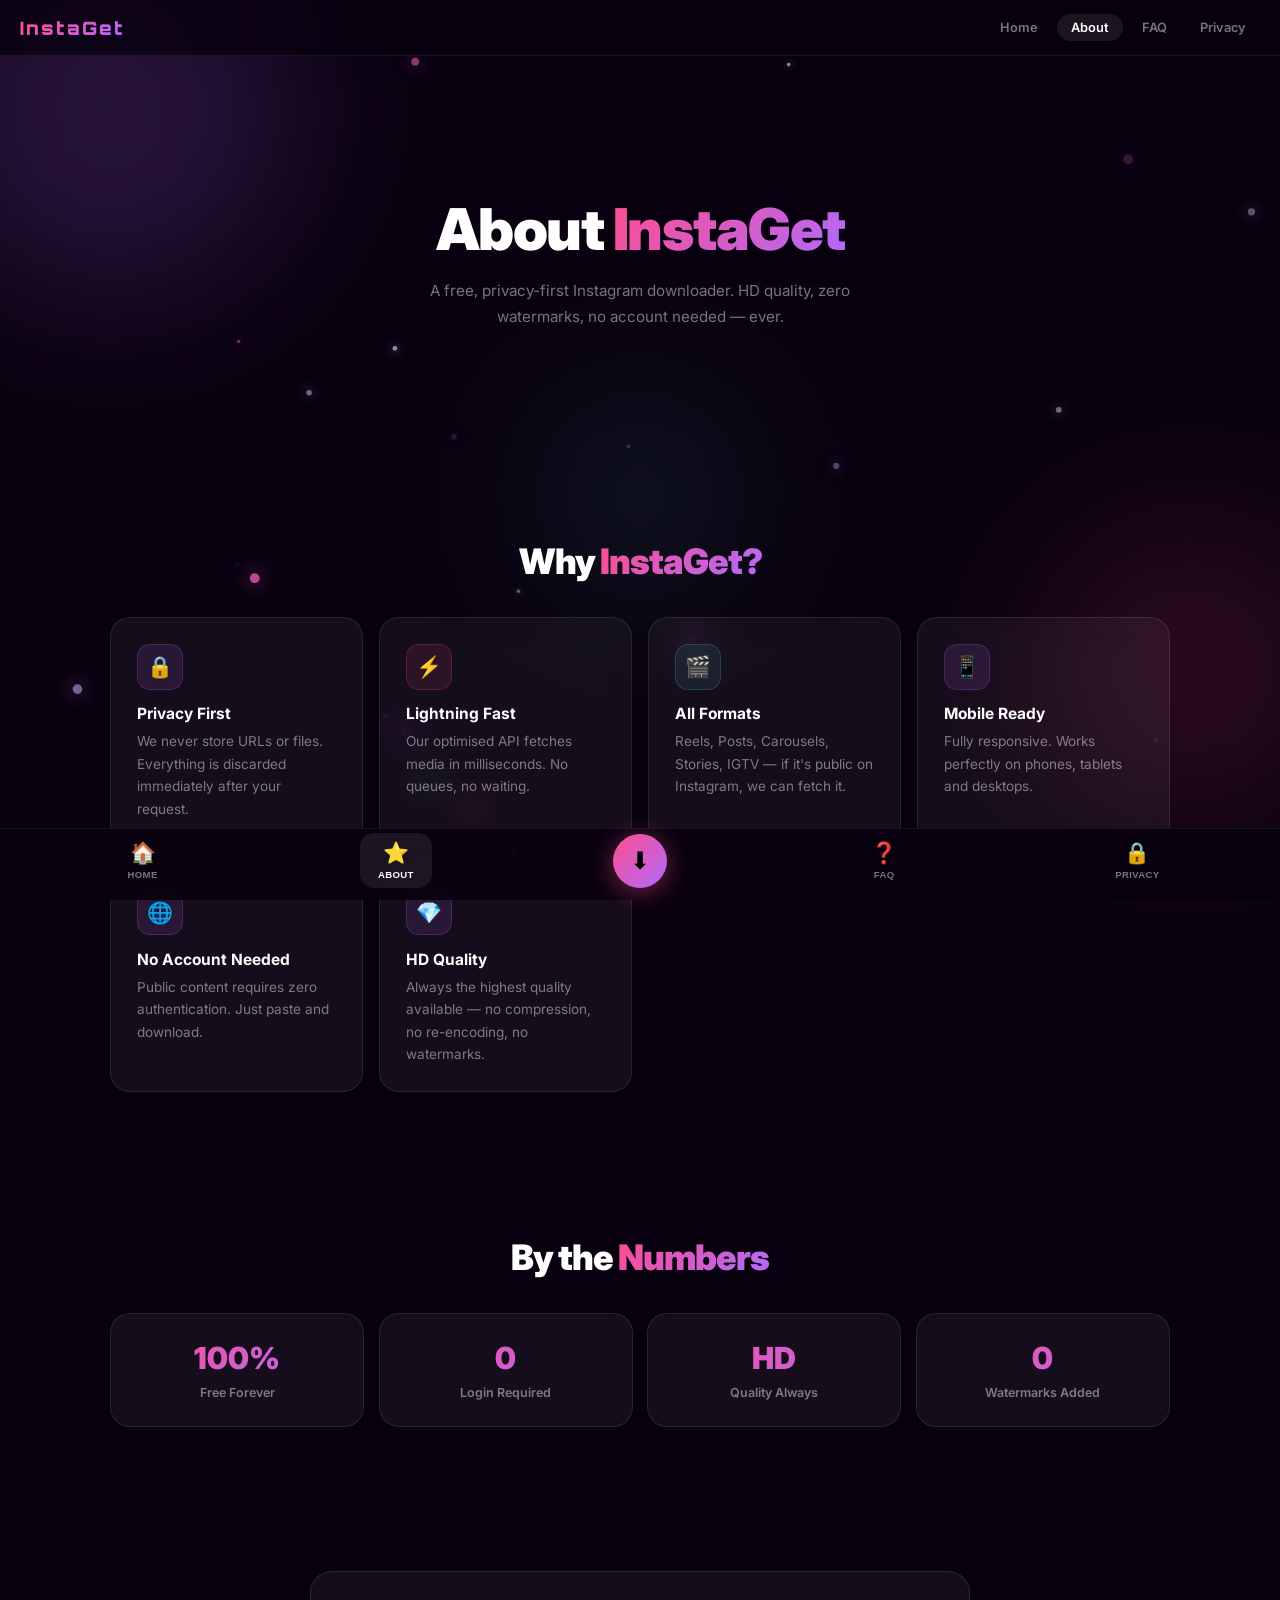
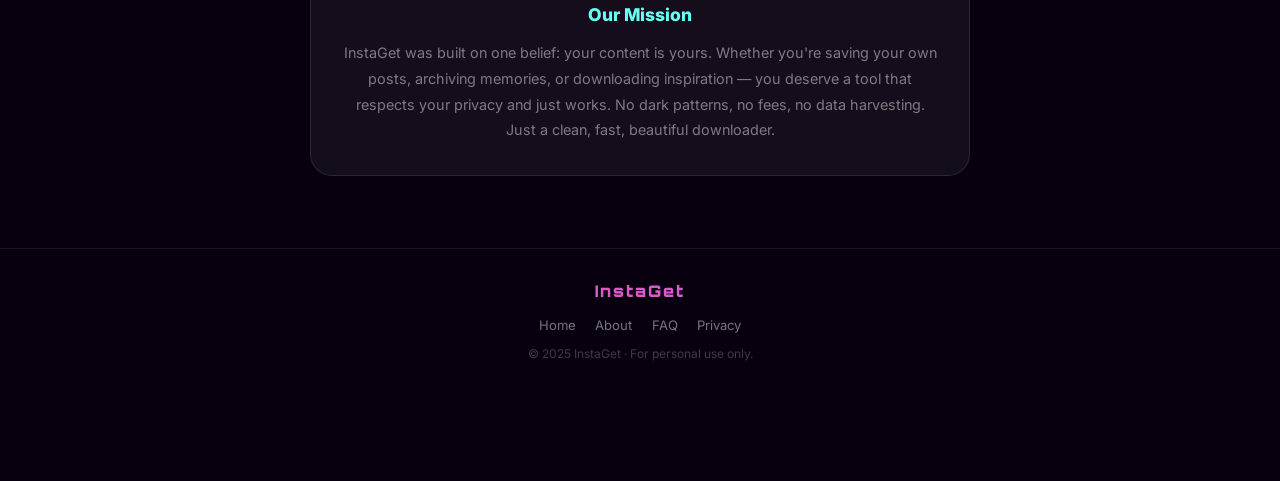
==== about.html @ 437d3271 "first commit" ====
<!DOCTYPE html>
<html lang="en">
<head>
  <meta charset="UTF-8"/>
  <meta name="viewport" content="width=device-width,initial-scale=1.0"/>
  <title>About — InstaGet</title>
  <meta name="description" content="About InstaGet — free Instagram downloader. No login, HD quality, no watermarks."/>
  <link rel="icon" href="data:image/svg+xml,<svg xmlns='http://www.w3.org/2000/svg' viewBox='0 0 64 64'><rect width='64' height='64' rx='14' fill='%23b06aff'/><text x='50%25' y='54%25' dominant-baseline='middle' text-anchor='middle' fill='white' font-size='26' font-family='sans-serif' font-weight='bold'>IG</text></svg>"/>
  <link rel="stylesheet" href="css/style.css"/>
</head>
<body>
<div class="orb orb-1"></div><div class="orb orb-2"></div><div class="orb orb-3"></div>
<canvas id="particle-canvas"></canvas>

<nav class="navbar">
  <a class="nav-logo" href="index.html">InstaGet</a>
  <div class="nav-right">
    <div class="nav-pill-links">
      <a href="index.html">Home</a><a href="about.html" class="active">About</a>
      <a href="faq.html">FAQ</a><a href="privacy.html">Privacy</a>
    </div>
    <button class="nav-toggle" id="nav-toggle"><span></span><span></span><span></span></button>
  </div>
</nav>
<div class="nav-drawer" id="nav-menu">
  <a href="index.html">Home</a><a href="about.html" class="active">About</a>
  <a href="faq.html">FAQ</a><a href="privacy.html">Privacy</a>
</div>

<div class="about-hero">
  <h1>About <span style="background:var(--grad);-webkit-background-clip:text;-webkit-text-fill-color:transparent;background-clip:text">InstaGet</span></h1>
  <p>A free, privacy-first Instagram downloader. HD quality, zero watermarks, no account needed — ever.</p>
</div>

<section class="section">
  <div class="container">
    <h2 class="section-title reveal">Why <span class="g">InstaGet?</span></h2>
    <div class="cards-grid">
      <div class="step-card reveal"><div class="step-icon-wrap">🔒</div><h3>Privacy First</h3><p>We never store URLs or files. Everything is discarded immediately after your request.</p></div>
      <div class="step-card reveal"><div class="step-icon-wrap">⚡</div><h3>Lightning Fast</h3><p>Our optimised API fetches media in milliseconds. No queues, no waiting.</p></div>
      <div class="step-card reveal"><div class="step-icon-wrap">🎬</div><h3>All Formats</h3><p>Reels, Posts, Carousels, Stories, IGTV — if it's public on Instagram, we can fetch it.</p></div>
      <div class="step-card reveal"><div class="step-icon-wrap">📱</div><h3>Mobile Ready</h3><p>Fully responsive. Works perfectly on phones, tablets and desktops.</p></div>
      <div class="step-card reveal"><div class="step-icon-wrap">🌐</div><h3>No Account Needed</h3><p>Public content requires zero authentication. Just paste and download.</p></div>
      <div class="step-card reveal"><div class="step-icon-wrap">💎</div><h3>HD Quality</h3><p>Always the highest quality available — no compression, no re-encoding, no watermarks.</p></div>
    </div>
  </div>
</section>

<section class="section">
  <div class="container">
    <h2 class="section-title reveal">By the <span class="g">Numbers</span></h2>
    <div class="stats-grid">
      <div class="stat-card reveal"><span class="stat-num">100%</span><span class="stat-label">Free Forever</span></div>
      <div class="stat-card reveal"><span class="stat-num">0</span><span class="stat-label">Login Required</span></div>
      <div class="stat-card reveal"><span class="stat-num">HD</span><span class="stat-label">Quality Always</span></div>
      <div class="stat-card reveal"><span class="stat-num">0</span><span class="stat-label">Watermarks Added</span></div>
    </div>
  </div>
</section>

<section class="section">
  <div class="container">
    <div class="mission-card reveal">
      <h2>Our Mission</h2>
      <p>InstaGet was built on one belief: your content is yours. Whether you're saving your own posts, archiving memories, or downloading inspiration — you deserve a tool that respects your privacy and just works. No dark patterns, no fees, no data harvesting. Just a clean, fast, beautiful downloader.</p>
    </div>
  </div>
</section>

<footer>
  <span class="footer-logo">InstaGet</span>
  <div class="footer-links"><a href="index.html">Home</a><a href="about.html">About</a><a href="faq.html">FAQ</a><a href="privacy.html">Privacy</a></div>
  <p class="footer-note">© 2025 InstaGet · For personal use only.</p>
</footer>

<nav class="bottom-nav">
  <button class="bnav-btn" onclick="location='index.html'"><span class="icon">🏠</span><span class="label">Home</span></button>
  <button class="bnav-btn active" onclick="location='about.html'"><span class="icon">⭐</span><span class="label">About</span></button>
  <button class="bnav-center" onclick="location='index.html'">⬇</button>
  <button class="bnav-btn" onclick="location='faq.html'"><span class="icon">❓</span><span class="label">FAQ</span></button>
  <button class="bnav-btn" onclick="location='privacy.html'"><span class="icon">🔒</span><span class="label">Privacy</span></button>
</nav>

<div id="toast-container"></div>
<script src="js/particles.js"></script>
<script src="js/main.js"></script>
</body>
</html>
---- css/style.css ----
@import url('https://fonts.googleapis.com/css2?family=Inter:wght@400;500;600;700;800;900&family=Orbitron:wght@700;900&display=swap');

:root {
  --bg: #09000f;
  --bg2: #110018;
  --purple: #b06aff;
  --pink: #ff4d8d;
  --cyan: #6afff3;
  --grad: linear-gradient(135deg, #ff4d8d, #b06aff);
  --grad2: linear-gradient(135deg, #b06aff, #6afff3);
  --glass: rgba(255,255,255,0.06);
  --border: rgba(255,255,255,0.1);
  --text: #ffffff;
  --muted: rgba(255,255,255,0.45);
  --nav-h: 56px;
  --bottom-h: 72px;
}

*,*::before,*::after { box-sizing:border-box; margin:0; padding:0; }
html { scroll-behavior:smooth; }
body {
  font-family:'Inter',sans-serif;
  background: var(--bg);
  color: var(--text);
  min-height: 100vh;
  overflow-x: hidden;
  padding-bottom: calc(var(--bottom-h) + 16px);
}
a { color:inherit; text-decoration:none; }

/* ── Canvas ── */
#particle-canvas { position:fixed; inset:0; z-index:0; pointer-events:none; }

/* ── Orbs ── */
.orb { position:fixed; border-radius:50%; filter:blur(80px); pointer-events:none; z-index:0; }
.orb-1 { width:380px; height:380px; background:rgba(176,106,255,.18); top:-80px; left:-80px; animation:drift 18s ease-in-out infinite; }
.orb-2 { width:300px; height:300px; background:rgba(255,77,141,.14); bottom:80px; right:-60px; animation:drift 22s ease-in-out infinite reverse; }
.orb-3 { width:220px; height:220px; background:rgba(106,255,243,.09); top:55%; left:50%; transform:translate(-50%,-50%); animation:drift 15s ease-in-out infinite 3s; }

/* ── Keyframes ── */
@keyframes float { 0%,100%{transform:translateY(0)} 50%{transform:translateY(-10px)} }
@keyframes float-card { 0%,100%{transform:rotate(var(--rot,0deg)) translateY(0)} 50%{transform:rotate(var(--rot,0deg)) translateY(-8px)} }
@keyframes drift { 0%,100%{transform:translate(0,0)} 40%{transform:translate(30px,-20px)} 70%{transform:translate(-20px,15px)} }
@keyframes glow-btn { 0%,100%{box-shadow:0 8px 32px rgba(255,77,141,.45)} 50%{box-shadow:0 8px 48px rgba(176,106,255,.65),0 0 80px rgba(255,77,141,.3)} }
@keyframes slideup { from{opacity:0;transform:translateY(36px)} to{opacity:1;transform:translateY(0)} }
@keyframes spin { to{transform:rotate(360deg)} }
@keyframes logo-pulse { 0%,100%{opacity:1} 50%{opacity:.7} }

/* ══ NAVBAR ══ */
.navbar {
  position:fixed; top:0; left:0; right:0; z-index:200;
  height: var(--nav-h);
  display:flex; align-items:center; justify-content:space-between;
  padding:0 1.25rem;
  background:rgba(9,0,15,.75);
  backdrop-filter:blur(24px);
  border-bottom:1px solid rgba(255,255,255,.07);
}
.nav-logo {
  font-family:'Orbitron',sans-serif; font-weight:900;
  font-size:1.15rem; letter-spacing:2px;
  background:var(--grad); -webkit-background-clip:text;
  -webkit-text-fill-color:transparent; background-clip:text;
  animation:logo-pulse 3s ease-in-out infinite;
}
.nav-right { display:flex; align-items:center; gap:.5rem; }
.nav-pill-links { display:flex; gap:.25rem; }
.nav-pill-links a {
  padding:.38rem .9rem; border-radius:50px;
  font-size:.8rem; font-weight:600; color:var(--muted);
  transition:.2s;
}
.nav-pill-links a:hover, .nav-pill-links a.active {
  background:rgba(255,255,255,.08); color:#fff;
}
.nav-toggle { display:none; flex-direction:column; gap:4px; background:none; border:none; cursor:pointer; padding:6px; }
.nav-toggle span { display:block; width:20px; height:2px; background:#fff; border-radius:2px; transition:.3s; }
.nav-toggle.open span:nth-child(1){transform:translateY(6px) rotate(45deg)}
.nav-toggle.open span:nth-child(2){opacity:0}
.nav-toggle.open span:nth-child(3){transform:translateY(-6px) rotate(-45deg)}

/* Mobile nav dropdown */
.nav-drawer {
  display:none; position:fixed; top:var(--nav-h); left:0; right:0; z-index:199;
  background:rgba(9,0,15,.97); backdrop-filter:blur(30px);
  border-bottom:1px solid rgba(255,255,255,.07);
  flex-direction:column; padding:.5rem 0;
}
.nav-drawer.open { display:flex; }
.nav-drawer a { padding:.9rem 1.5rem; font-size:.95rem; font-weight:600; color:var(--muted); border-bottom:1px solid rgba(255,255,255,.04); transition:.2s; }
.nav-drawer a.active, .nav-drawer a:hover { color:#fff; }

/* ══ HERO ══ */
.hero {
  position:relative; z-index:1;
  min-height:100vh;
  display:flex; flex-direction:column; align-items:center;
  padding: calc(var(--nav-h) + 32px) 1.25rem 2rem;
  text-align:center;
}

/* ── Card Stack ── */
.card-stack {
  position:relative; width:100%; max-width:340px;
  height:210px; margin:0 auto 2.5rem; flex-shrink:0;
}
.preview-card {
  position:absolute; left:50%; width:88%;
  height:160px; border-radius:22px;
  display:flex; flex-direction:column; justify-content:flex-end;
  padding:1.1rem 1.3rem;
  box-shadow:0 20px 60px rgba(0,0,0,.6);
}
.preview-card:nth-child(1) {
  background:linear-gradient(135deg,#1a0a2e,#3d1060,#6a20a0);
  transform:translateX(-50%) rotate(-6deg) translateY(18px);
  z-index:1;
}
.preview-card:nth-child(2) {
  background:linear-gradient(135deg,#2d0050,#8b1a6b,#ff4d8d);
  transform:translateX(-50%) rotate(-2deg) translateY(8px);
  z-index:2;
}
.preview-card:nth-child(3) {
  background:linear-gradient(135deg,#b06aff,#ff4d8d,#ff8c42);
  transform:translateX(-50%) rotate(2deg);
  z-index:3;
  animation:float 4s ease-in-out infinite;
}
.card-logo {
  width:36px; height:36px; border-radius:10px;
  background:rgba(255,255,255,.18); display:flex; align-items:center;
  justify-content:center; font-size:1.1rem; margin-bottom:auto;
  backdrop-filter:blur(8px);
}
.card-label { font-size:.75rem; font-weight:700; color:rgba(255,255,255,.8); letter-spacing:.5px; }
.card-sub { font-size:.65rem; color:rgba(255,255,255,.5); margin-top:.2rem; }

/* ── Hero Text ── */
.hero-badge {
  display:inline-flex; align-items:center; gap:.4rem;
  padding:.3rem .9rem; border-radius:50px; margin-bottom:1.4rem;
  background:rgba(255,255,255,.07); border:1px solid rgba(255,255,255,.12);
  font-size:.72rem; font-weight:700; color:rgba(255,255,255,.6);
  letter-spacing:.8px; text-transform:uppercase;
  animation:slideup .5s ease both;
}

.hero-title {
  font-size:clamp(2.8rem,11vw,5rem);
  font-weight:900; line-height:1.05;
  letter-spacing:-2.5px;
  animation:slideup .6s .1s ease both;
  margin-bottom:.9rem;
}
.hero-title .g {
  background:var(--grad);
  -webkit-background-clip:text; -webkit-text-fill-color:transparent; background-clip:text;
}

.hero-sub {
  font-size:clamp(.88rem,2.5vw,1rem);
  color:var(--muted); line-height:1.65; max-width:380px;
  animation:slideup .6s .2s ease both; margin-bottom:2rem;
}

/* ── Input group ── */
.input-group {
  width:100%; max-width:440px;
  animation:slideup .6s .3s ease both;
  margin-bottom:1rem;
}
.url-input {
  width:100%; padding:1rem 1.3rem;
  border-radius:14px; margin-bottom:.75rem;
  background:rgba(255,255,255,.07);
  border:1px solid rgba(255,255,255,.12);
  color:#fff; font-size:.95rem; font-family:'Inter',sans-serif;
  outline:none; transition:.3s;
}
.url-input::placeholder { color:var(--muted); }
.url-input:focus {
  border-color:var(--purple);
  background:rgba(176,106,255,.08);
  box-shadow:0 0 0 3px rgba(176,106,255,.18);
}

/* Big CTA button */
.btn-cta {
  width:100%; padding:1.05rem;
  border-radius:50px; border:none; cursor:pointer;
  font-family:'Inter',sans-serif; font-weight:800; font-size:1rem;
  background:var(--grad); color:#fff;
  animation:glow-btn 2.5s ease-in-out infinite;
  transition:transform .2s, filter .2s;
  letter-spacing:.2px;
}
.btn-cta:hover { transform:translateY(-3px); filter:brightness(1.1); }
.btn-cta:disabled { opacity:.55; cursor:not-allowed; transform:none; animation:none; }

/* Tabs row */
.tabs-row {
  display:flex; gap:.5rem; justify-content:center; flex-wrap:wrap;
  margin-bottom:1.5rem; animation:slideup .6s .15s ease both;
}
.tab-btn {
  padding:.42rem 1rem; border-radius:50px; border:1px solid rgba(255,255,255,.12);
  background:rgba(255,255,255,.05); color:var(--muted);
  font-size:.78rem; font-weight:600; cursor:pointer; transition:.25s;
  font-family:'Inter',sans-serif;
}
.tab-btn.active, .tab-btn:hover {
  background:rgba(176,106,255,.18); border-color:rgba(176,106,255,.4);
  color:#fff;
}

/* Trust row */
.trust-row {
  display:flex; gap:1.2rem; justify-content:center; flex-wrap:wrap;
  animation:slideup .6s .4s ease both; margin-top:1.2rem;
}
.trust-item {
  display:flex; align-items:center; gap:.35rem;
  font-size:.75rem; color:var(--muted); font-weight:500;
}
.trust-dot {
  width:5px; height:5px; border-radius:50%;
  background:var(--grad);
}

/* ── Spinner ── */
#loading-spinner { display:flex; justify-content:center; padding:1.5rem 0; z-index:1; position:relative; }
#loading-spinner.hidden { display:none; }
.spinner { width:42px; height:42px; border-radius:50%; border:3px solid rgba(176,106,255,.2); border-top-color:var(--purple); animation:spin .75s linear infinite; }

/* ══ RESULT ══ */
#result-section { position:relative; z-index:1; max-width:440px; margin:0 auto 2rem; padding:0 1.25rem; }
#result-section.hidden { display:none; }
.result-card {
  padding:1.4rem; border-radius:22px;
  background:rgba(255,255,255,.05);
  border:1px solid rgba(255,255,255,.1);
  backdrop-filter:blur(20px);
  animation:slideup .45s ease both;
}
.result-thumb { width:100%; height:180px; object-fit:cover; border-radius:14px; margin-bottom:1rem; display:block; }
.result-title { font-size:.88rem; color:var(--muted); margin-bottom:.9rem; line-height:1.5; }
.dl-label { font-size:.72rem; font-weight:700; color:var(--muted); text-transform:uppercase; letter-spacing:.6px; margin-bottom:.6rem; }
.dl-buttons { display:flex; flex-wrap:wrap; gap:.5rem; }
.dl-btn {
  flex:1; min-width:120px; padding:.65rem 1rem; border-radius:12px;
  text-align:center; font-size:.83rem; font-weight:700;
  background:rgba(176,106,255,.14); border:1px solid rgba(176,106,255,.25);
  color:#fff; transition:.2s; display:block;
}
.dl-btn:hover { background:rgba(176,106,255,.28); transform:translateY(-2px); }
.copy-btn {
  padding:.4rem 1rem; border-radius:50px;
  border:1px solid rgba(255,255,255,.12); background:transparent;
  color:var(--cyan); cursor:pointer; font-size:.78rem; transition:.2s; margin-bottom:.9rem;
}
.copy-btn:hover { background:rgba(106,255,243,.1); }
.no-media { color:var(--muted); font-size:.88rem; }

/* ══ SECTIONS ══ */
.section { position:relative; z-index:1; padding:4.5rem 1.25rem; }
.container { max-width:1060px; margin:0 auto; }
.section-title {
  font-size:clamp(1.5rem,4vw,2.2rem); font-weight:900;
  text-align:center; margin-bottom:2.2rem; letter-spacing:-1px;
}
.section-title .g {
  background:var(--grad); -webkit-background-clip:text;
  -webkit-text-fill-color:transparent; background-clip:text;
}

/* ── Cards ── */
.cards-grid { display:grid; grid-template-columns:repeat(auto-fit,minmax(250px,1fr)); gap:1rem; }
.step-card {
  padding:1.6rem; border-radius:20px;
  background:rgba(255,255,255,.05);
  border:1px solid rgba(255,255,255,.09);
  backdrop-filter:blur(16px);
  animation:float 4s ease-in-out infinite;
  transition:.3s;
}
.step-card:nth-child(2){animation-delay:-.9s}
.step-card:nth-child(3){animation-delay:-1.8s}
.step-card:hover { border-color:rgba(176,106,255,.4); transform:translateY(-6px); box-shadow:0 20px 50px rgba(176,106,255,.15); }
.step-icon-wrap {
  width:46px; height:46px; border-radius:13px; font-size:1.3rem;
  display:flex; align-items:center; justify-content:center;
  background:rgba(176,106,255,.12); border:1px solid rgba(176,106,255,.2);
  margin-bottom:.9rem;
}
.step-card:nth-child(2) .step-icon-wrap { background:rgba(255,77,141,.1); border-color:rgba(255,77,141,.2); }
.step-card:nth-child(3) .step-icon-wrap { background:rgba(106,255,243,.08); border-color:rgba(106,255,243,.15); }
.step-card h3 { font-size:.97rem; font-weight:700; margin-bottom:.45rem; }
.step-card p { font-size:.85rem; color:var(--muted); line-height:1.65; }

/* Badges */
.badges { display:flex; flex-wrap:wrap; gap:.5rem; justify-content:center; margin-top:2rem; }
.badge {
  padding:.38rem .9rem; border-radius:50px; font-size:.76rem; font-weight:700;
  border:1px solid rgba(255,255,255,.1); background:rgba(255,255,255,.04);
  animation:float 3.5s ease-in-out infinite;
}
.badge:nth-child(3n+1){color:var(--purple);animation-delay:0s}
.badge:nth-child(3n+2){color:var(--pink);animation-delay:-.8s}
.badge:nth-child(3n+3){color:var(--cyan);animation-delay:-1.5s}

/* Stats */
.stats-grid { display:grid; grid-template-columns:repeat(auto-fit,minmax(140px,1fr)); gap:.9rem; }
.stat-card {
  padding:1.6rem 1rem; text-align:center; border-radius:20px;
  background:rgba(255,255,255,.05); border:1px solid rgba(255,255,255,.09);
  backdrop-filter:blur(16px); animation:float 4.5s ease-in-out infinite;
}
.stat-card:nth-child(2){animation-delay:-.9s}
.stat-card:nth-child(3){animation-delay:-1.8s}
.stat-card:nth-child(4){animation-delay:-2.7s}
.stat-num {
  display:block; font-size:1.9rem; font-weight:900; margin-bottom:.3rem;
  background:var(--grad); -webkit-background-clip:text;
  -webkit-text-fill-color:transparent; background-clip:text;
}
.stat-label { font-size:.78rem; color:var(--muted); font-weight:600; }

/* About hero */
.about-hero {
  position:relative; z-index:1; min-height:52vh;
  display:flex; flex-direction:column; align-items:center; justify-content:center;
  padding:calc(var(--nav-h) + 48px) 1.25rem 3rem; text-align:center;
}
.about-hero h1 {
  font-size:clamp(2rem,7vw,3.6rem); font-weight:900;
  letter-spacing:-1.5px; margin-bottom:.9rem;
}
.about-hero p { color:var(--muted); font-size:.95rem; max-width:480px; line-height:1.7; }

.mission-card {
  padding:2rem; max-width:660px; margin:0 auto; border-radius:22px;
  background:rgba(255,255,255,.05); border:1px solid rgba(255,255,255,.1);
  backdrop-filter:blur(20px); text-align:center;
}
.mission-card h2 { font-size:1.1rem; font-weight:800; color:var(--cyan); margin-bottom:.9rem; }
.mission-card p { color:var(--muted); line-height:1.8; font-size:.9rem; }

/* FAQ */
.faq-list { display:flex; flex-direction:column; gap:.7rem; max-width:700px; margin:0 auto; }
.faq-item {
  border-radius:16px; overflow:hidden;
  background:rgba(255,255,255,.05); border:1px solid rgba(255,255,255,.09);
  backdrop-filter:blur(16px); animation:float 4s ease-in-out infinite;
  transition:border-color .3s;
}
.faq-item:nth-child(2n){animation-delay:-.8s}
.faq-item:nth-child(3n){animation-delay:-1.5s}
.faq-item:hover { border-color:rgba(176,106,255,.35); }
.faq-q {
  width:100%; padding:1.05rem 1.2rem; background:none; border:none;
  color:#fff; font-family:'Inter',sans-serif; font-size:.9rem; font-weight:600;
  text-align:left; cursor:pointer; display:flex; align-items:center; justify-content:space-between; gap:1rem;
}
.faq-icon {
  width:26px; height:26px; border-radius:50%; flex-shrink:0;
  background:rgba(176,106,255,.12); border:1px solid rgba(176,106,255,.25);
  display:flex; align-items:center; justify-content:center;
  color:var(--purple); font-size:.9rem; transition:.3s;
}
.faq-item.open .faq-icon { transform:rotate(45deg); background:rgba(176,106,255,.22); }
.faq-a { max-height:0; overflow:hidden; transition:max-height .38s ease; }
.faq-item.open .faq-a { max-height:200px; }
.faq-a-inner { padding:.1rem 1.2rem 1.1rem; font-size:.85rem; color:var(--muted); line-height:1.7; }

/* Privacy */
.privacy-section {
  margin-bottom:.9rem; padding:1.5rem; border-radius:18px;
  background:rgba(255,255,255,.05); border:1px solid rgba(255,255,255,.09);
  backdrop-filter:blur(16px);
}
.privacy-section h2 { font-size:.95rem; font-weight:700; color:var(--purple); margin-bottom:.7rem; letter-spacing:.2px; }
.privacy-section p,.privacy-section li { font-size:.85rem; color:var(--muted); line-height:1.8; margin-bottom:.3rem; }
.privacy-section ul { padding-left:1.1rem; }

/* ══ BOTTOM NAV ══ */
.bottom-nav {
  position:fixed; bottom:0; left:0; right:0; z-index:200;
  display:flex; align-items:center; justify-content:space-around;
  height:var(--bottom-h); padding:0 1rem .5rem;
  background:rgba(9,0,15,.85);
  backdrop-filter:blur(28px);
  border-top:1px solid rgba(255,255,255,.07);
}
.bnav-btn {
  display:flex; flex-direction:column; align-items:center; gap:.25rem;
  background:none; border:none; cursor:pointer; padding:.5rem .8rem;
  border-radius:14px; transition:.25s; flex:1; max-width:72px;
}
.bnav-btn .icon { font-size:1.3rem; transition:.25s; }
.bnav-btn .label { font-size:.6rem; font-weight:700; color:var(--muted); letter-spacing:.3px; text-transform:uppercase; transition:.25s; }
.bnav-btn.active .label, .bnav-btn.active .icon { color:#fff; }
.bnav-btn.active { background:rgba(255,255,255,.08); }
/* Center download pill button */
.bnav-center {
  width:54px; height:54px; border-radius:50%; border:none; cursor:pointer;
  background:var(--grad); display:flex; align-items:center; justify-content:center;
  font-size:1.5rem; box-shadow:0 4px 24px rgba(255,77,141,.45);
  transition:.2s; flex-shrink:0;
  animation:glow-btn 2.5s ease-in-out infinite;
}
.bnav-center:hover { transform:scale(1.08); }

/* ── Toast ── */
#toast-container { position:fixed; bottom:calc(var(--bottom-h) + 12px); right:1rem; z-index:999; display:flex; flex-direction:column; gap:.5rem; }
.toast {
  display:flex; align-items:center; gap:.6rem; padding:.7rem 1.1rem;
  border-radius:14px; font-size:.85rem; backdrop-filter:blur(20px);
  border:1px solid rgba(255,255,255,.1); max-width:290px;
  opacity:0; transform:translateY(14px) scale(.96); transition:.32s;
}
.toast--visible { opacity:1; transform:none; }
.toast--error { background:rgba(255,50,80,.14); border-color:rgba(255,80,100,.35); }
.toast--success { background:rgba(106,255,243,.08); border-color:rgba(106,255,243,.3); color:var(--cyan); }

/* ── Footer ── */
footer {
  position:relative; z-index:1;
  border-top:1px solid rgba(255,255,255,.07);
  padding:2rem 1.25rem; text-align:center;
  background:rgba(9,0,15,.7); backdrop-filter:blur(20px);
}
.footer-logo {
  font-family:'Orbitron',sans-serif; font-weight:900; font-size:1rem;
  background:var(--grad); -webkit-background-clip:text;
  -webkit-text-fill-color:transparent; background-clip:text;
  display:block; margin-bottom:1rem; letter-spacing:2px;
}
.footer-links { display:flex; gap:1.2rem; justify-content:center; flex-wrap:wrap; margin-bottom:.8rem; }
.footer-links a { font-size:.82rem; color:var(--muted); transition:.2s; }
.footer-links a:hover { color:#fff; }
.footer-note { font-size:.75rem; color:var(--muted); opacity:.5; }

/* ── Reveal ── */
.reveal { opacity:0; transform:translateY(24px); transition:opacity .6s ease, transform .6s ease; }
.revealed { opacity:1; transform:none; }

/* ════════════════════
   RESPONSIVE
════════════════════ */
@media(max-width:768px){
  .nav-pill-links { display:none; }
  .nav-toggle { display:flex; }

  .hero { padding:calc(var(--nav-h)+24px) 1.1rem 1.5rem; }
  .hero-title { font-size:2.7rem; letter-spacing:-2px; }
  .card-stack { height:190px; max-width:300px; }
  .preview-card { height:145px; }

  .cards-grid { grid-template-columns:1fr; }
  .stats-grid { grid-template-columns:1fr 1fr; }
  .section { padding:3.5rem 1.1rem; }

  #toast-container { right:.75rem; left:.75rem; }
  .toast { max-width:100%; }
}

@media(max-width:480px){
  .hero-title { font-size:2.2rem; }
  .trust-row { gap:.7rem; }
  .trust-item { font-size:.7rem; }
  .stat-num { font-size:1.6rem; }
}
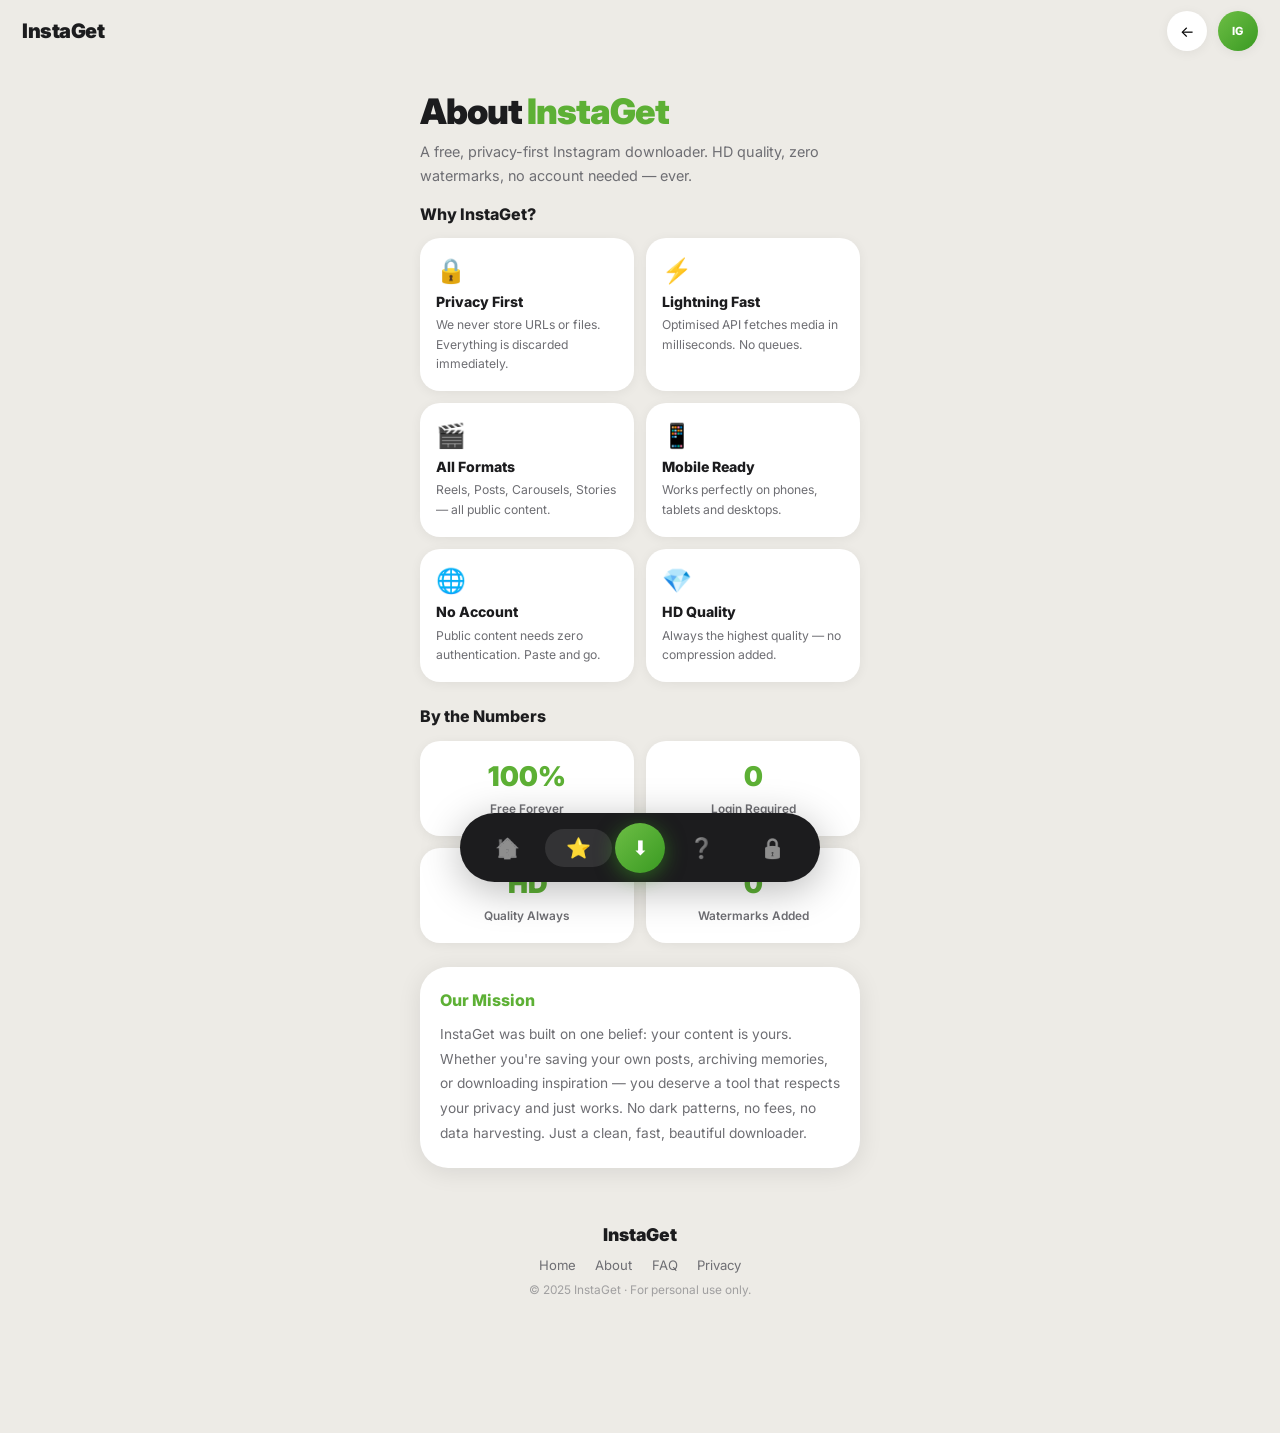
==== commit cd6be553: "redesign: clean white/cream mobile UI matching food app reference" ====
--- a/about.html
+++ b/about.html
@@ -5,84 +5,128 @@
   <meta name="viewport" content="width=device-width,initial-scale=1.0"/>
   <title>About — InstaGet</title>
   <meta name="description" content="About InstaGet — free Instagram downloader. No login, HD quality, no watermarks."/>
-  <link rel="icon" href="data:image/svg+xml,<svg xmlns='http://www.w3.org/2000/svg' viewBox='0 0 64 64'><rect width='64' height='64' rx='14' fill='%23b06aff'/><text x='50%25' y='54%25' dominant-baseline='middle' text-anchor='middle' fill='white' font-size='26' font-family='sans-serif' font-weight='bold'>IG</text></svg>"/>
+  <link rel="icon" href="data:image/svg+xml,<svg xmlns='http://www.w3.org/2000/svg' viewBox='0 0 64 64'><rect width='64' height='64' rx='14' fill='%235DB035'/><text x='50%' y='54%' dominant-baseline='middle' text-anchor='middle' fill='white' font-size='26' font-family='sans-serif' font-weight='bold'>IG</text></svg>"/>
   <link rel="stylesheet" href="css/style.css"/>
+  <style>
+    .about-page-header { padding: 1.5rem 0 1rem; }
+    .about-page-header h1 { font-size:2.2rem; font-weight:900; letter-spacing:-1px; margin-bottom:.5rem; }
+    .about-page-header p { font-size:.9rem; color:var(--text2); line-height:1.65; }
+    .about-accent { color:var(--green); }
+    .cards-grid { display:grid; grid-template-columns:1fr 1fr; gap:.75rem; margin-bottom:1.5rem; }
+    .about-card {
+      background:var(--surface); border-radius:var(--radius);
+      box-shadow:var(--shadow-sm); padding:1.1rem 1rem;
+    }
+    .about-card-icon { font-size:1.5rem; margin-bottom:.5rem; }
+    .about-card h3 { font-size:.88rem; font-weight:800; color:var(--text); margin-bottom:.35rem; }
+    .about-card p  { font-size:.76rem; color:var(--text2); line-height:1.6; }
+    .stats-row { display:grid; grid-template-columns:repeat(2,1fr); gap:.75rem; margin-bottom:1.5rem; }
+    .stat-card {
+      background:var(--surface); border-radius:var(--radius);
+      box-shadow:var(--shadow-sm); padding:1.2rem 1rem; text-align:center;
+    }
+    .stat-num { display:block; font-size:1.7rem; font-weight:900; color:var(--green); margin-bottom:.25rem; }
+    .stat-label { font-size:.74rem; color:var(--text2); font-weight:600; }
+    .mission-card {
+      background:var(--surface); border-radius:var(--radius-lg);
+      box-shadow:var(--shadow); padding:1.4rem 1.25rem; margin-bottom:2rem;
+    }
+    .mission-card h2 { font-size:1rem; font-weight:800; color:var(--green); margin-bottom:.75rem; }
+    .mission-card p  { font-size:.86rem; color:var(--text2); line-height:1.8; }
+    .page-footer { text-align:center; padding:1.5rem 0 2rem; }
+    .footer-logo { font-size:1.1rem; font-weight:900; color:var(--text); display:block; margin-bottom:.75rem; }
+    .footer-links { display:flex; gap:1.2rem; justify-content:center; flex-wrap:wrap; margin-bottom:.6rem; }
+    .footer-links a { font-size:.82rem; color:var(--text2); transition:.2s; }
+    .footer-links a:hover { color:var(--green); }
+    .footer-note { font-size:.74rem; color:var(--text2); opacity:.6; }
+  </style>
 </head>
 <body>
-<div class="orb orb-1"></div><div class="orb orb-2"></div><div class="orb orb-3"></div>
-<canvas id="particle-canvas"></canvas>
 
-<nav class="navbar">
-  <a class="nav-logo" href="index.html">InstaGet</a>
-  <div class="nav-right">
-    <div class="nav-pill-links">
-      <a href="index.html">Home</a><a href="about.html" class="active">About</a>
+<!-- TOP BAR -->
+<header class="top-bar">
+  <p class="app-logo">InstaGet</p>
+  <div class="top-bar-right">
+    <button class="icon-btn" onclick="history.back()" aria-label="Back">←</button>
+    <div class="avatar">IG</div>
+  </div>
+</header>
+
+<main class="main-content">
+
+  <div class="about-page-header">
+    <h1>About <span class="about-accent">InstaGet</span></h1>
+    <p>A free, privacy-first Instagram downloader. HD quality, zero watermarks, no account needed — ever.</p>
+  </div>
+
+  <h2 class="section-heading">Why InstaGet?</h2>
+  <div class="cards-grid">
+    <div class="about-card">
+      <div class="about-card-icon">🔒</div>
+      <h3>Privacy First</h3>
+      <p>We never store URLs or files. Everything is discarded immediately.</p>
+    </div>
+    <div class="about-card">
+      <div class="about-card-icon">⚡</div>
+      <h3>Lightning Fast</h3>
+      <p>Optimised API fetches media in milliseconds. No queues.</p>
+    </div>
+    <div class="about-card">
+      <div class="about-card-icon">🎬</div>
+      <h3>All Formats</h3>
+      <p>Reels, Posts, Carousels, Stories — all public content.</p>
+    </div>
+    <div class="about-card">
+      <div class="about-card-icon">📱</div>
+      <h3>Mobile Ready</h3>
+      <p>Works perfectly on phones, tablets and desktops.</p>
+    </div>
+    <div class="about-card">
+      <div class="about-card-icon">🌐</div>
+      <h3>No Account</h3>
+      <p>Public content needs zero authentication. Paste and go.</p>
+    </div>
+    <div class="about-card">
+      <div class="about-card-icon">💎</div>
+      <h3>HD Quality</h3>
+      <p>Always the highest quality — no compression added.</p>
+    </div>
+  </div>
+
+  <h2 class="section-heading">By the Numbers</h2>
+  <div class="stats-row">
+    <div class="stat-card"><span class="stat-num">100%</span><span class="stat-label">Free Forever</span></div>
+    <div class="stat-card"><span class="stat-num">0</span><span class="stat-label">Login Required</span></div>
+    <div class="stat-card"><span class="stat-num">HD</span><span class="stat-label">Quality Always</span></div>
+    <div class="stat-card"><span class="stat-num">0</span><span class="stat-label">Watermarks Added</span></div>
+  </div>
+
+  <div class="mission-card">
+    <h2>Our Mission</h2>
+    <p>InstaGet was built on one belief: your content is yours. Whether you're saving your own posts, archiving memories, or downloading inspiration — you deserve a tool that respects your privacy and just works. No dark patterns, no fees, no data harvesting. Just a clean, fast, beautiful downloader.</p>
+  </div>
+
+  <footer class="page-footer">
+    <span class="footer-logo">InstaGet</span>
+    <div class="footer-links">
+      <a href="index.html">Home</a><a href="about.html">About</a>
       <a href="faq.html">FAQ</a><a href="privacy.html">Privacy</a>
     </div>
-    <button class="nav-toggle" id="nav-toggle"><span></span><span></span><span></span></button>
+    <p class="footer-note">© 2025 InstaGet · For personal use only.</p>
+  </footer>
+
+</main>
+
+<!-- BOTTOM NAV -->
+<nav class="bottom-nav" aria-label="Main navigation">
+  <div class="bnav-pill">
+    <button class="bnav-btn" onclick="location='index.html'" aria-label="Home"><span class="bnav-icon">🏠</span></button>
+    <button class="bnav-btn active" onclick="location='about.html'" aria-label="About"><span class="bnav-icon">⭐</span></button>
+    <button class="bnav-center" onclick="location='index.html'" aria-label="Download">⬇</button>
+    <button class="bnav-btn" onclick="location='faq.html'" aria-label="FAQ"><span class="bnav-icon">❓</span></button>
+    <button class="bnav-btn" onclick="location='privacy.html'" aria-label="Privacy"><span class="bnav-icon">🔒</span></button>
   </div>
 </nav>
-<div class="nav-drawer" id="nav-menu">
-  <a href="index.html">Home</a><a href="about.html" class="active">About</a>
-  <a href="faq.html">FAQ</a><a href="privacy.html">Privacy</a>
-</div>
-
-<div class="about-hero">
-  <h1>About <span style="background:var(--grad);-webkit-background-clip:text;-webkit-text-fill-color:transparent;background-clip:text">InstaGet</span></h1>
-  <p>A free, privacy-first Instagram downloader. HD quality, zero watermarks, no account needed — ever.</p>
-</div>
-
-<section class="section">
-  <div class="container">
-    <h2 class="section-title reveal">Why <span class="g">InstaGet?</span></h2>
-    <div class="cards-grid">
-      <div class="step-card reveal"><div class="step-icon-wrap">🔒</div><h3>Privacy First</h3><p>We never store URLs or files. Everything is discarded immediately after your request.</p></div>
-      <div class="step-card reveal"><div class="step-icon-wrap">⚡</div><h3>Lightning Fast</h3><p>Our optimised API fetches media in milliseconds. No queues, no waiting.</p></div>
-      <div class="step-card reveal"><div class="step-icon-wrap">🎬</div><h3>All Formats</h3><p>Reels, Posts, Carousels, Stories, IGTV — if it's public on Instagram, we can fetch it.</p></div>
-      <div class="step-card reveal"><div class="step-icon-wrap">📱</div><h3>Mobile Ready</h3><p>Fully responsive. Works perfectly on phones, tablets and desktops.</p></div>
-      <div class="step-card reveal"><div class="step-icon-wrap">🌐</div><h3>No Account Needed</h3><p>Public content requires zero authentication. Just paste and download.</p></div>
-      <div class="step-card reveal"><div class="step-icon-wrap">💎</div><h3>HD Quality</h3><p>Always the highest quality available — no compression, no re-encoding, no watermarks.</p></div>
-    </div>
-  </div>
-</section>
-
-<section class="section">
-  <div class="container">
-    <h2 class="section-title reveal">By the <span class="g">Numbers</span></h2>
-    <div class="stats-grid">
-      <div class="stat-card reveal"><span class="stat-num">100%</span><span class="stat-label">Free Forever</span></div>
-      <div class="stat-card reveal"><span class="stat-num">0</span><span class="stat-label">Login Required</span></div>
-      <div class="stat-card reveal"><span class="stat-num">HD</span><span class="stat-label">Quality Always</span></div>
-      <div class="stat-card reveal"><span class="stat-num">0</span><span class="stat-label">Watermarks Added</span></div>
-    </div>
-  </div>
-</section>
-
-<section class="section">
-  <div class="container">
-    <div class="mission-card reveal">
-      <h2>Our Mission</h2>
-      <p>InstaGet was built on one belief: your content is yours. Whether you're saving your own posts, archiving memories, or downloading inspiration — you deserve a tool that respects your privacy and just works. No dark patterns, no fees, no data harvesting. Just a clean, fast, beautiful downloader.</p>
-    </div>
-  </div>
-</section>
-
-<footer>
-  <span class="footer-logo">InstaGet</span>
-  <div class="footer-links"><a href="index.html">Home</a><a href="about.html">About</a><a href="faq.html">FAQ</a><a href="privacy.html">Privacy</a></div>
-  <p class="footer-note">© 2025 InstaGet · For personal use only.</p>
-</footer>
-
-<nav class="bottom-nav">
-  <button class="bnav-btn" onclick="location='index.html'"><span class="icon">🏠</span><span class="label">Home</span></button>
-  <button class="bnav-btn active" onclick="location='about.html'"><span class="icon">⭐</span><span class="label">About</span></button>
-  <button class="bnav-center" onclick="location='index.html'">⬇</button>
-  <button class="bnav-btn" onclick="location='faq.html'"><span class="icon">❓</span><span class="label">FAQ</span></button>
-  <button class="bnav-btn" onclick="location='privacy.html'"><span class="icon">🔒</span><span class="label">Privacy</span></button>
-</nav>
-
 <div id="toast-container"></div>
-<script src="js/particles.js"></script>
-<script src="js/main.js"></script>
 </body>
 </html>
--- a/css/style.css
+++ b/css/style.css
@@ -1,473 +1,342 @@
-@import url('https://fonts.googleapis.com/css2?family=Inter:wght@400;500;600;700;800;900&family=Orbitron:wght@700;900&display=swap');
+@import url('https://fonts.googleapis.com/css2?family=Inter:wght@400;500;600;700;800;900&display=swap');
 
 :root {
-  --bg: #09000f;
-  --bg2: #110018;
-  --purple: #b06aff;
-  --pink: #ff4d8d;
-  --cyan: #6afff3;
-  --grad: linear-gradient(135deg, #ff4d8d, #b06aff);
-  --grad2: linear-gradient(135deg, #b06aff, #6afff3);
-  --glass: rgba(255,255,255,0.06);
-  --border: rgba(255,255,255,0.1);
-  --text: #ffffff;
-  --muted: rgba(255,255,255,0.45);
-  --nav-h: 56px;
-  --bottom-h: 72px;
+  --bg: #EDEBE6;
+  --surface: #FFFFFF;
+  --surface2: #F5F3EF;
+  --text: #1C1C1E;
+  --text2: #6E6E73;
+  --green: #5DB035;
+  --green-bg: #EAF5E1;
+  --green-dark: #3A8C1A;
+  --grad: linear-gradient(135deg, #6DBE45 0%, #3A9A22 100%);
+  --shadow-sm: 0 2px 12px rgba(0,0,0,0.06);
+  --shadow: 0 4px 24px rgba(0,0,0,0.09);
+  --shadow-lg: 0 12px 40px rgba(0,0,0,0.14);
+  --radius: 20px;
+  --radius-lg: 28px;
+  --radius-pill: 50px;
+  --nav-h: 62px;
+  --bottom-h: 88px;
 }
 
 *,*::before,*::after { box-sizing:border-box; margin:0; padding:0; }
 html { scroll-behavior:smooth; }
 body {
-  font-family:'Inter',sans-serif;
-  background: var(--bg);
-  color: var(--text);
-  min-height: 100vh;
-  overflow-x: hidden;
-  padding-bottom: calc(var(--bottom-h) + 16px);
+  font-family:'Inter',-apple-system,BlinkMacSystemFont,sans-serif;
+  background:var(--bg);
+  color:var(--text);
+  min-height:100vh;
+  overflow-x:hidden;
+  padding-bottom:calc(var(--bottom-h) + 16px);
 }
 a { color:inherit; text-decoration:none; }
-
-/* ── Canvas ── */
-#particle-canvas { position:fixed; inset:0; z-index:0; pointer-events:none; }
-
-/* ── Orbs ── */
-.orb { position:fixed; border-radius:50%; filter:blur(80px); pointer-events:none; z-index:0; }
-.orb-1 { width:380px; height:380px; background:rgba(176,106,255,.18); top:-80px; left:-80px; animation:drift 18s ease-in-out infinite; }
-.orb-2 { width:300px; height:300px; background:rgba(255,77,141,.14); bottom:80px; right:-60px; animation:drift 22s ease-in-out infinite reverse; }
-.orb-3 { width:220px; height:220px; background:rgba(106,255,243,.09); top:55%; left:50%; transform:translate(-50%,-50%); animation:drift 15s ease-in-out infinite 3s; }
-
-/* ── Keyframes ── */
-@keyframes float { 0%,100%{transform:translateY(0)} 50%{transform:translateY(-10px)} }
-@keyframes float-card { 0%,100%{transform:rotate(var(--rot,0deg)) translateY(0)} 50%{transform:rotate(var(--rot,0deg)) translateY(-8px)} }
-@keyframes drift { 0%,100%{transform:translate(0,0)} 40%{transform:translate(30px,-20px)} 70%{transform:translate(-20px,15px)} }
-@keyframes glow-btn { 0%,100%{box-shadow:0 8px 32px rgba(255,77,141,.45)} 50%{box-shadow:0 8px 48px rgba(176,106,255,.65),0 0 80px rgba(255,77,141,.3)} }
-@keyframes slideup { from{opacity:0;transform:translateY(36px)} to{opacity:1;transform:translateY(0)} }
-@keyframes spin { to{transform:rotate(360deg)} }
-@keyframes logo-pulse { 0%,100%{opacity:1} 50%{opacity:.7} }
-
-/* ══ NAVBAR ══ */
-.navbar {
-  position:fixed; top:0; left:0; right:0; z-index:200;
-  height: var(--nav-h);
+button { font-family:inherit; cursor:pointer; }
+
+/* ══ KEYFRAMES ══ */
+@keyframes spin { to { transform:rotate(360deg); } }
+@keyframes slideup { from{opacity:0;transform:translateY(20px)} to{opacity:1;transform:translateY(0)} }
+@keyframes pop { 0%{transform:scale(.96)} 60%{transform:scale(1.03)} 100%{transform:scale(1)} }
+
+/* ══ TOP BAR ══ */
+.top-bar {
+  position:fixed; top:0; left:0; right:0; z-index:100;
+  height:var(--nav-h);
   display:flex; align-items:center; justify-content:space-between;
-  padding:0 1.25rem;
-  background:rgba(9,0,15,.75);
-  backdrop-filter:blur(24px);
-  border-bottom:1px solid rgba(255,255,255,.07);
-}
-.nav-logo {
-  font-family:'Orbitron',sans-serif; font-weight:900;
-  font-size:1.15rem; letter-spacing:2px;
-  background:var(--grad); -webkit-background-clip:text;
-  -webkit-text-fill-color:transparent; background-clip:text;
-  animation:logo-pulse 3s ease-in-out infinite;
-}
-.nav-right { display:flex; align-items:center; gap:.5rem; }
-.nav-pill-links { display:flex; gap:.25rem; }
-.nav-pill-links a {
-  padding:.38rem .9rem; border-radius:50px;
-  font-size:.8rem; font-weight:600; color:var(--muted);
+  padding:0 1.4rem;
+  background:var(--bg);
+}
+.app-logo {
+  font-size:1.25rem; font-weight:900; color:var(--text);
+  letter-spacing:-0.5px;
+}
+.top-bar-right { display:flex; align-items:center; gap:.65rem; }
+.icon-btn {
+  width:40px; height:40px; border-radius:50%;
+  background:var(--surface); border:none;
+  display:flex; align-items:center; justify-content:center;
+  font-size:.95rem; box-shadow:var(--shadow-sm); transition:.2s;
+}
+.icon-btn:hover { transform:scale(1.05); box-shadow:var(--shadow); }
+.avatar {
+  width:40px; height:40px; border-radius:50%;
+  background:var(--grad);
+  display:flex; align-items:center; justify-content:center;
+  font-size:.7rem; font-weight:800; color:#fff;
+  box-shadow:var(--shadow-sm);
+}
+
+/* ══ MAIN ══ */
+.main-content {
+  padding-top:calc(var(--nav-h) + 4px);
+  padding-left:1.25rem; padding-right:1.25rem;
+  max-width:480px; margin:0 auto;
+}
+
+/* ══ HERO ══ */
+.hero { padding:1.25rem 0 1.25rem; }
+.hero-greeting {
+  font-size:.9rem; font-weight:500; color:var(--text2); margin-bottom:.25rem;
+}
+.hero-title {
+  font-size:2.5rem; font-weight:900; line-height:1.05;
+  letter-spacing:-1.5px; color:var(--text); margin-bottom:.65rem;
+}
+.hero-accent { color:var(--green); }
+.hero-sub {
+  font-size:.88rem; color:var(--text2); line-height:1.65; margin-bottom:1.5rem;
+}
+
+/* Media row */
+.media-row-header {
+  display:flex; justify-content:space-between; align-items:center;
+  margin-bottom:.85rem;
+}
+.media-row-label { font-size:.88rem; font-weight:700; color:var(--text); }
+.see-all-btn {
+  font-size:.82rem; font-weight:600; color:var(--green);
+  background:none; border:none; padding:0;
+}
+
+.media-cards-scroll {
+  display:flex; gap:.8rem;
+  overflow-x:auto; padding-bottom:.75rem;
+  -webkit-overflow-scrolling:touch;
+  scrollbar-width:none;
+}
+.media-cards-scroll::-webkit-scrollbar { display:none; }
+
+.media-card {
+  flex-shrink:0; width:106px;
+  background:var(--surface);
+  border-radius:var(--radius);
+  box-shadow:var(--shadow);
+  padding:.9rem .7rem 1rem;
+  display:flex; flex-direction:column; align-items:center; gap:.4rem;
+  transition:.25s;
+}
+.media-card:hover { transform:translateY(-4px); box-shadow:var(--shadow-lg); }
+.media-card-visual {
+  width:68px; height:68px; border-radius:50%;
+  display:flex; align-items:center; justify-content:center;
+  font-size:1.65rem; margin-bottom:.15rem;
+}
+.reels-visual   { background:#FFF0F5; }
+.posts-visual   { background:#EEF2FF; }
+.stories-visual { background:#FFF9E6; }
+.carousel-visual{ background:#F0FFF4; }
+.media-card-name { font-size:.8rem; font-weight:700; color:var(--text); }
+.media-card-sub  { font-size:.68rem; color:var(--text2); font-weight:500; }
+
+/* ══ DOWNLOAD SECTION ══ */
+.download-section { margin-bottom:1.4rem; }
+
+.scan-card {
+  background:var(--surface);
+  border-radius:var(--radius-lg);
+  box-shadow:var(--shadow);
+  padding:1.4rem 1.25rem 1.25rem;
+}
+
+.scan-area {
+  display:flex; flex-direction:column; align-items:center; justify-content:center;
+  padding:1.75rem 1rem;
+  border:2px dashed rgba(93,176,53,.35);
+  border-radius:var(--radius);
+  margin-bottom:1.15rem;
+  background:var(--green-bg);
+  position:relative;
+}
+/* Green corner brackets */
+.scan-area::before,
+.scan-area::after {
+  content:'';
+  position:absolute;
+  width:22px; height:22px;
+  border-color:var(--green);
+  border-style:solid;
+}
+.scan-area::before { top:-2px; left:-2px; border-width:3px 0 0 3px; border-radius:6px 0 0 0; }
+.scan-area::after  { bottom:-2px; right:-2px; border-width:0 3px 3px 0; border-radius:0 0 6px 0; }
+
+.scan-icon { font-size:2.2rem; margin-bottom:.4rem; }
+.scan-text { font-size:.82rem; color:var(--text2); font-weight:500; text-align:center; }
+
+.input-area { display:flex; flex-direction:column; gap:.7rem; }
+
+.url-input-wrap {
+  display:flex; align-items:center; gap:.7rem;
+  background:var(--bg); border-radius:var(--radius-pill);
+  padding:.75rem 1.2rem;
+  border:2px solid transparent;
+  transition:.3s;
+}
+.url-input-wrap:focus-within {
+  border-color:var(--green);
+  background:#fff;
+  box-shadow:0 0 0 4px rgba(93,176,53,.12);
+}
+.input-icon { font-size:.95rem; flex-shrink:0; opacity:.45; }
+.url-input {
+  flex:1; background:none; border:none; outline:none;
+  font-size:.9rem; font-family:inherit; color:var(--text);
+}
+.url-input::placeholder { color:var(--text2); }
+
+.btn-download {
+  width:100%; padding:1rem;
+  border-radius:var(--radius-pill); border:none;
+  background:var(--grad); color:#fff;
+  font-weight:800; font-size:1rem; letter-spacing:.1px;
+  box-shadow:0 6px 24px rgba(58,154,34,.4);
   transition:.2s;
 }
-.nav-pill-links a:hover, .nav-pill-links a.active {
-  background:rgba(255,255,255,.08); color:#fff;
-}
-.nav-toggle { display:none; flex-direction:column; gap:4px; background:none; border:none; cursor:pointer; padding:6px; }
-.nav-toggle span { display:block; width:20px; height:2px; background:#fff; border-radius:2px; transition:.3s; }
-.nav-toggle.open span:nth-child(1){transform:translateY(6px) rotate(45deg)}
-.nav-toggle.open span:nth-child(2){opacity:0}
-.nav-toggle.open span:nth-child(3){transform:translateY(-6px) rotate(-45deg)}
-
-/* Mobile nav dropdown */
-.nav-drawer {
-  display:none; position:fixed; top:var(--nav-h); left:0; right:0; z-index:199;
-  background:rgba(9,0,15,.97); backdrop-filter:blur(30px);
-  border-bottom:1px solid rgba(255,255,255,.07);
-  flex-direction:column; padding:.5rem 0;
-}
-.nav-drawer.open { display:flex; }
-.nav-drawer a { padding:.9rem 1.5rem; font-size:.95rem; font-weight:600; color:var(--muted); border-bottom:1px solid rgba(255,255,255,.04); transition:.2s; }
-.nav-drawer a.active, .nav-drawer a:hover { color:#fff; }
-
-/* ══ HERO ══ */
-.hero {
-  position:relative; z-index:1;
-  min-height:100vh;
-  display:flex; flex-direction:column; align-items:center;
-  padding: calc(var(--nav-h) + 32px) 1.25rem 2rem;
-  text-align:center;
-}
-
-/* ── Card Stack ── */
-.card-stack {
-  position:relative; width:100%; max-width:340px;
-  height:210px; margin:0 auto 2.5rem; flex-shrink:0;
-}
-.preview-card {
-  position:absolute; left:50%; width:88%;
-  height:160px; border-radius:22px;
-  display:flex; flex-direction:column; justify-content:flex-end;
-  padding:1.1rem 1.3rem;
-  box-shadow:0 20px 60px rgba(0,0,0,.6);
-}
-.preview-card:nth-child(1) {
-  background:linear-gradient(135deg,#1a0a2e,#3d1060,#6a20a0);
-  transform:translateX(-50%) rotate(-6deg) translateY(18px);
-  z-index:1;
-}
-.preview-card:nth-child(2) {
-  background:linear-gradient(135deg,#2d0050,#8b1a6b,#ff4d8d);
-  transform:translateX(-50%) rotate(-2deg) translateY(8px);
-  z-index:2;
-}
-.preview-card:nth-child(3) {
-  background:linear-gradient(135deg,#b06aff,#ff4d8d,#ff8c42);
-  transform:translateX(-50%) rotate(2deg);
-  z-index:3;
-  animation:float 4s ease-in-out infinite;
-}
-.card-logo {
-  width:36px; height:36px; border-radius:10px;
-  background:rgba(255,255,255,.18); display:flex; align-items:center;
-  justify-content:center; font-size:1.1rem; margin-bottom:auto;
-  backdrop-filter:blur(8px);
-}
-.card-label { font-size:.75rem; font-weight:700; color:rgba(255,255,255,.8); letter-spacing:.5px; }
-.card-sub { font-size:.65rem; color:rgba(255,255,255,.5); margin-top:.2rem; }
-
-/* ── Hero Text ── */
-.hero-badge {
-  display:inline-flex; align-items:center; gap:.4rem;
-  padding:.3rem .9rem; border-radius:50px; margin-bottom:1.4rem;
-  background:rgba(255,255,255,.07); border:1px solid rgba(255,255,255,.12);
-  font-size:.72rem; font-weight:700; color:rgba(255,255,255,.6);
-  letter-spacing:.8px; text-transform:uppercase;
-  animation:slideup .5s ease both;
-}
-
-.hero-title {
-  font-size:clamp(2.8rem,11vw,5rem);
-  font-weight:900; line-height:1.05;
-  letter-spacing:-2.5px;
-  animation:slideup .6s .1s ease both;
-  margin-bottom:.9rem;
-}
-.hero-title .g {
-  background:var(--grad);
-  -webkit-background-clip:text; -webkit-text-fill-color:transparent; background-clip:text;
-}
-
-.hero-sub {
-  font-size:clamp(.88rem,2.5vw,1rem);
-  color:var(--muted); line-height:1.65; max-width:380px;
-  animation:slideup .6s .2s ease both; margin-bottom:2rem;
-}
-
-/* ── Input group ── */
-.input-group {
-  width:100%; max-width:440px;
-  animation:slideup .6s .3s ease both;
-  margin-bottom:1rem;
-}
-.url-input {
-  width:100%; padding:1rem 1.3rem;
-  border-radius:14px; margin-bottom:.75rem;
-  background:rgba(255,255,255,.07);
-  border:1px solid rgba(255,255,255,.12);
-  color:#fff; font-size:.95rem; font-family:'Inter',sans-serif;
-  outline:none; transition:.3s;
-}
-.url-input::placeholder { color:var(--muted); }
-.url-input:focus {
-  border-color:var(--purple);
-  background:rgba(176,106,255,.08);
-  box-shadow:0 0 0 3px rgba(176,106,255,.18);
-}
-
-/* Big CTA button */
-.btn-cta {
-  width:100%; padding:1.05rem;
-  border-radius:50px; border:none; cursor:pointer;
-  font-family:'Inter',sans-serif; font-weight:800; font-size:1rem;
-  background:var(--grad); color:#fff;
-  animation:glow-btn 2.5s ease-in-out infinite;
-  transition:transform .2s, filter .2s;
-  letter-spacing:.2px;
-}
-.btn-cta:hover { transform:translateY(-3px); filter:brightness(1.1); }
-.btn-cta:disabled { opacity:.55; cursor:not-allowed; transform:none; animation:none; }
-
-/* Tabs row */
-.tabs-row {
-  display:flex; gap:.5rem; justify-content:center; flex-wrap:wrap;
-  margin-bottom:1.5rem; animation:slideup .6s .15s ease both;
-}
-.tab-btn {
-  padding:.42rem 1rem; border-radius:50px; border:1px solid rgba(255,255,255,.12);
-  background:rgba(255,255,255,.05); color:var(--muted);
-  font-size:.78rem; font-weight:600; cursor:pointer; transition:.25s;
-  font-family:'Inter',sans-serif;
-}
-.tab-btn.active, .tab-btn:hover {
-  background:rgba(176,106,255,.18); border-color:rgba(176,106,255,.4);
-  color:#fff;
-}
-
-/* Trust row */
-.trust-row {
-  display:flex; gap:1.2rem; justify-content:center; flex-wrap:wrap;
-  animation:slideup .6s .4s ease both; margin-top:1.2rem;
-}
-.trust-item {
-  display:flex; align-items:center; gap:.35rem;
-  font-size:.75rem; color:var(--muted); font-weight:500;
-}
-.trust-dot {
-  width:5px; height:5px; border-radius:50%;
-  background:var(--grad);
-}
-
-/* ── Spinner ── */
-#loading-spinner { display:flex; justify-content:center; padding:1.5rem 0; z-index:1; position:relative; }
+.btn-download:hover { transform:translateY(-2px); box-shadow:0 10px 32px rgba(58,154,34,.5); }
+.btn-download:disabled { opacity:.55; cursor:not-allowed; transform:none; box-shadow:none; }
+
+/* ══ SPINNER ══ */
+#loading-spinner { display:flex; justify-content:center; padding:1.5rem 0; }
 #loading-spinner.hidden { display:none; }
-.spinner { width:42px; height:42px; border-radius:50%; border:3px solid rgba(176,106,255,.2); border-top-color:var(--purple); animation:spin .75s linear infinite; }
+.spinner {
+  width:40px; height:40px; border-radius:50%;
+  border:3px solid var(--green-bg);
+  border-top-color:var(--green);
+  animation:spin .75s linear infinite;
+}
 
 /* ══ RESULT ══ */
-#result-section { position:relative; z-index:1; max-width:440px; margin:0 auto 2rem; padding:0 1.25rem; }
+#result-section { max-width:480px; margin:0 auto 1.5rem; }
 #result-section.hidden { display:none; }
 .result-card {
-  padding:1.4rem; border-radius:22px;
-  background:rgba(255,255,255,.05);
-  border:1px solid rgba(255,255,255,.1);
-  backdrop-filter:blur(20px);
-  animation:slideup .45s ease both;
-}
-.result-thumb { width:100%; height:180px; object-fit:cover; border-radius:14px; margin-bottom:1rem; display:block; }
-.result-title { font-size:.88rem; color:var(--muted); margin-bottom:.9rem; line-height:1.5; }
-.dl-label { font-size:.72rem; font-weight:700; color:var(--muted); text-transform:uppercase; letter-spacing:.6px; margin-bottom:.6rem; }
+  background:var(--surface); border-radius:var(--radius-lg);
+  box-shadow:var(--shadow); padding:1.25rem;
+  animation:slideup .4s ease both;
+}
+.result-thumb {
+  width:100%; height:180px; object-fit:cover;
+  border-radius:var(--radius); margin-bottom:1rem; display:block;
+}
+.result-header { margin-bottom:.85rem; }
+.result-meta { display:flex; align-items:flex-start; justify-content:space-between; gap:.75rem; }
+.result-title { font-size:.88rem; color:var(--text2); line-height:1.5; flex:1; }
+.copy-btn {
+  padding:.38rem .9rem; border-radius:var(--radius-pill);
+  border:1.5px solid var(--green); background:var(--green-bg);
+  color:var(--green); font-size:.76rem; font-weight:700; transition:.2s; flex-shrink:0;
+}
+.copy-btn:hover { background:var(--green); color:#fff; }
+.dl-label {
+  font-size:.7rem; font-weight:700; color:var(--text2);
+  text-transform:uppercase; letter-spacing:.6px; margin-bottom:.55rem;
+}
 .dl-buttons { display:flex; flex-wrap:wrap; gap:.5rem; }
 .dl-btn {
-  flex:1; min-width:120px; padding:.65rem 1rem; border-radius:12px;
-  text-align:center; font-size:.83rem; font-weight:700;
-  background:rgba(176,106,255,.14); border:1px solid rgba(176,106,255,.25);
-  color:#fff; transition:.2s; display:block;
-}
-.dl-btn:hover { background:rgba(176,106,255,.28); transform:translateY(-2px); }
-.copy-btn {
-  padding:.4rem 1rem; border-radius:50px;
-  border:1px solid rgba(255,255,255,.12); background:transparent;
-  color:var(--cyan); cursor:pointer; font-size:.78rem; transition:.2s; margin-bottom:.9rem;
-}
-.copy-btn:hover { background:rgba(106,255,243,.1); }
-.no-media { color:var(--muted); font-size:.88rem; }
-
-/* ══ SECTIONS ══ */
-.section { position:relative; z-index:1; padding:4.5rem 1.25rem; }
-.container { max-width:1060px; margin:0 auto; }
-.section-title {
-  font-size:clamp(1.5rem,4vw,2.2rem); font-weight:900;
-  text-align:center; margin-bottom:2.2rem; letter-spacing:-1px;
-}
-.section-title .g {
-  background:var(--grad); -webkit-background-clip:text;
-  -webkit-text-fill-color:transparent; background-clip:text;
-}
-
-/* ── Cards ── */
-.cards-grid { display:grid; grid-template-columns:repeat(auto-fit,minmax(250px,1fr)); gap:1rem; }
-.step-card {
-  padding:1.6rem; border-radius:20px;
-  background:rgba(255,255,255,.05);
-  border:1px solid rgba(255,255,255,.09);
-  backdrop-filter:blur(16px);
-  animation:float 4s ease-in-out infinite;
-  transition:.3s;
-}
-.step-card:nth-child(2){animation-delay:-.9s}
-.step-card:nth-child(3){animation-delay:-1.8s}
-.step-card:hover { border-color:rgba(176,106,255,.4); transform:translateY(-6px); box-shadow:0 20px 50px rgba(176,106,255,.15); }
-.step-icon-wrap {
-  width:46px; height:46px; border-radius:13px; font-size:1.3rem;
-  display:flex; align-items:center; justify-content:center;
-  background:rgba(176,106,255,.12); border:1px solid rgba(176,106,255,.2);
-  margin-bottom:.9rem;
-}
-.step-card:nth-child(2) .step-icon-wrap { background:rgba(255,77,141,.1); border-color:rgba(255,77,141,.2); }
-.step-card:nth-child(3) .step-icon-wrap { background:rgba(106,255,243,.08); border-color:rgba(106,255,243,.15); }
-.step-card h3 { font-size:.97rem; font-weight:700; margin-bottom:.45rem; }
-.step-card p { font-size:.85rem; color:var(--muted); line-height:1.65; }
-
-/* Badges */
-.badges { display:flex; flex-wrap:wrap; gap:.5rem; justify-content:center; margin-top:2rem; }
-.badge {
-  padding:.38rem .9rem; border-radius:50px; font-size:.76rem; font-weight:700;
-  border:1px solid rgba(255,255,255,.1); background:rgba(255,255,255,.04);
-  animation:float 3.5s ease-in-out infinite;
-}
-.badge:nth-child(3n+1){color:var(--purple);animation-delay:0s}
-.badge:nth-child(3n+2){color:var(--pink);animation-delay:-.8s}
-.badge:nth-child(3n+3){color:var(--cyan);animation-delay:-1.5s}
-
-/* Stats */
-.stats-grid { display:grid; grid-template-columns:repeat(auto-fit,minmax(140px,1fr)); gap:.9rem; }
-.stat-card {
-  padding:1.6rem 1rem; text-align:center; border-radius:20px;
-  background:rgba(255,255,255,.05); border:1px solid rgba(255,255,255,.09);
-  backdrop-filter:blur(16px); animation:float 4.5s ease-in-out infinite;
-}
-.stat-card:nth-child(2){animation-delay:-.9s}
-.stat-card:nth-child(3){animation-delay:-1.8s}
-.stat-card:nth-child(4){animation-delay:-2.7s}
-.stat-num {
-  display:block; font-size:1.9rem; font-weight:900; margin-bottom:.3rem;
-  background:var(--grad); -webkit-background-clip:text;
-  -webkit-text-fill-color:transparent; background-clip:text;
-}
-.stat-label { font-size:.78rem; color:var(--muted); font-weight:600; }
-
-/* About hero */
-.about-hero {
-  position:relative; z-index:1; min-height:52vh;
-  display:flex; flex-direction:column; align-items:center; justify-content:center;
-  padding:calc(var(--nav-h) + 48px) 1.25rem 3rem; text-align:center;
-}
-.about-hero h1 {
-  font-size:clamp(2rem,7vw,3.6rem); font-weight:900;
-  letter-spacing:-1.5px; margin-bottom:.9rem;
-}
-.about-hero p { color:var(--muted); font-size:.95rem; max-width:480px; line-height:1.7; }
-
-.mission-card {
-  padding:2rem; max-width:660px; margin:0 auto; border-radius:22px;
-  background:rgba(255,255,255,.05); border:1px solid rgba(255,255,255,.1);
-  backdrop-filter:blur(20px); text-align:center;
-}
-.mission-card h2 { font-size:1.1rem; font-weight:800; color:var(--cyan); margin-bottom:.9rem; }
-.mission-card p { color:var(--muted); line-height:1.8; font-size:.9rem; }
-
-/* FAQ */
-.faq-list { display:flex; flex-direction:column; gap:.7rem; max-width:700px; margin:0 auto; }
-.faq-item {
-  border-radius:16px; overflow:hidden;
-  background:rgba(255,255,255,.05); border:1px solid rgba(255,255,255,.09);
-  backdrop-filter:blur(16px); animation:float 4s ease-in-out infinite;
-  transition:border-color .3s;
-}
-.faq-item:nth-child(2n){animation-delay:-.8s}
-.faq-item:nth-child(3n){animation-delay:-1.5s}
-.faq-item:hover { border-color:rgba(176,106,255,.35); }
-.faq-q {
-  width:100%; padding:1.05rem 1.2rem; background:none; border:none;
-  color:#fff; font-family:'Inter',sans-serif; font-size:.9rem; font-weight:600;
-  text-align:left; cursor:pointer; display:flex; align-items:center; justify-content:space-between; gap:1rem;
-}
-.faq-icon {
-  width:26px; height:26px; border-radius:50%; flex-shrink:0;
-  background:rgba(176,106,255,.12); border:1px solid rgba(176,106,255,.25);
-  display:flex; align-items:center; justify-content:center;
-  color:var(--purple); font-size:.9rem; transition:.3s;
-}
-.faq-item.open .faq-icon { transform:rotate(45deg); background:rgba(176,106,255,.22); }
-.faq-a { max-height:0; overflow:hidden; transition:max-height .38s ease; }
-.faq-item.open .faq-a { max-height:200px; }
-.faq-a-inner { padding:.1rem 1.2rem 1.1rem; font-size:.85rem; color:var(--muted); line-height:1.7; }
-
-/* Privacy */
-.privacy-section {
-  margin-bottom:.9rem; padding:1.5rem; border-radius:18px;
-  background:rgba(255,255,255,.05); border:1px solid rgba(255,255,255,.09);
-  backdrop-filter:blur(16px);
-}
-.privacy-section h2 { font-size:.95rem; font-weight:700; color:var(--purple); margin-bottom:.7rem; letter-spacing:.2px; }
-.privacy-section p,.privacy-section li { font-size:.85rem; color:var(--muted); line-height:1.8; margin-bottom:.3rem; }
-.privacy-section ul { padding-left:1.1rem; }
+  flex:1; min-width:120px; padding:.75rem 1rem;
+  border-radius:var(--radius-pill); text-align:center;
+  font-size:.85rem; font-weight:700;
+  background:var(--grad); color:#fff;
+  box-shadow:0 4px 16px rgba(58,154,34,.3);
+  transition:.2s; display:block;
+}
+.dl-btn:hover { transform:translateY(-2px); box-shadow:0 8px 24px rgba(58,154,34,.45); }
+.no-media { color:var(--text2); font-size:.88rem; }
+
+/* ══ FEATURES ══ */
+.features-section { margin-bottom:1.4rem; }
+.section-heading {
+  font-size:1rem; font-weight:800; color:var(--text); margin-bottom:.9rem;
+}
+.features-grid {
+  display:grid; grid-template-columns:repeat(3,1fr); gap:.7rem;
+}
+.feature-card {
+  background:var(--surface); border-radius:var(--radius);
+  box-shadow:var(--shadow-sm); padding:1rem .75rem;
+  display:flex; flex-direction:column; align-items:center; gap:.45rem;
+  text-align:center; transition:.2s;
+}
+.feature-card:hover { transform:translateY(-3px); box-shadow:var(--shadow); }
+.feature-icon {
+  width:44px; height:44px; border-radius:50%;
+  display:flex; align-items:center; justify-content:center; font-size:1.1rem;
+}
+.feature-val  { font-size:1.05rem; font-weight:900; color:var(--text); }
+.feature-label{ font-size:.66rem; color:var(--text2); font-weight:500; }
+
+/* ══ HOW IT WORKS ══ */
+.how-section { margin-bottom:2rem; }
+.how-list { display:flex; flex-direction:column; gap:.65rem; }
+.how-item {
+  display:flex; align-items:center; gap:.9rem;
+  background:var(--surface); border-radius:var(--radius);
+  box-shadow:var(--shadow-sm); padding:.95rem 1.1rem;
+  animation:slideup .5s ease both; transition:.2s;
+}
+.how-item:hover { box-shadow:var(--shadow); transform:translateX(4px); }
+.how-num {
+  width:34px; height:34px; border-radius:50%;
+  background:var(--grad); color:#fff;
+  display:flex; align-items:center; justify-content:center;
+  font-size:.85rem; font-weight:800; flex-shrink:0;
+}
+.how-content { display:flex; flex-direction:column; gap:.18rem; }
+.how-name { font-size:.88rem; font-weight:700; color:var(--text); }
+.how-desc { font-size:.76rem; color:var(--text2); line-height:1.5; }
+
+/* ══ TOAST ══ */
+#toast-container {
+  position:fixed; bottom:calc(var(--bottom-h) + 12px); right:1rem;
+  z-index:999; display:flex; flex-direction:column; gap:.5rem;
+}
+.toast {
+  display:flex; align-items:center; gap:.6rem; padding:.7rem 1.1rem;
+  border-radius:14px; font-size:.85rem;
+  background:var(--surface); box-shadow:var(--shadow-lg);
+  max-width:290px; opacity:0; transform:translateY(14px) scale(.96); transition:.32s;
+}
+.toast--visible { opacity:1; transform:none; }
+.toast--error   { border-left:3px solid #FF3B30; }
+.toast--success { border-left:3px solid var(--green); }
 
 /* ══ BOTTOM NAV ══ */
 .bottom-nav {
   position:fixed; bottom:0; left:0; right:0; z-index:200;
-  display:flex; align-items:center; justify-content:space-around;
-  height:var(--bottom-h); padding:0 1rem .5rem;
-  background:rgba(9,0,15,.85);
-  backdrop-filter:blur(28px);
-  border-top:1px solid rgba(255,255,255,.07);
+  display:flex; align-items:flex-end; justify-content:center;
+  padding:0 1.25rem 1.1rem;
+  pointer-events:none;
+}
+.bnav-pill {
+  background:#1C1C1E;
+  border-radius:40px;
+  display:flex; align-items:center; justify-content:space-between;
+  padding:.6rem .9rem;
+  gap:.2rem;
+  box-shadow:0 8px 40px rgba(0,0,0,.28);
+  pointer-events:all;
+  width:100%; max-width:360px;
 }
 .bnav-btn {
-  display:flex; flex-direction:column; align-items:center; gap:.25rem;
-  background:none; border:none; cursor:pointer; padding:.5rem .8rem;
-  border-radius:14px; transition:.25s; flex:1; max-width:72px;
-}
-.bnav-btn .icon { font-size:1.3rem; transition:.25s; }
-.bnav-btn .label { font-size:.6rem; font-weight:700; color:var(--muted); letter-spacing:.3px; text-transform:uppercase; transition:.25s; }
-.bnav-btn.active .label, .bnav-btn.active .icon { color:#fff; }
-.bnav-btn.active { background:rgba(255,255,255,.08); }
-/* Center download pill button */
+  display:flex; flex-direction:column; align-items:center;
+  background:none; border:none; padding:.45rem .75rem;
+  border-radius:24px; transition:.25s; flex:1;
+}
+.bnav-icon { font-size:1.25rem; transition:.25s; filter:grayscale(1) brightness(2) opacity(.5); }
+.bnav-btn.active .bnav-icon { filter:none; }
+.bnav-btn.active { background:rgba(255,255,255,.1); }
+.bnav-btn:hover .bnav-icon { filter:grayscale(0) brightness(1.3) opacity(.9); }
 .bnav-center {
-  width:54px; height:54px; border-radius:50%; border:none; cursor:pointer;
-  background:var(--grad); display:flex; align-items:center; justify-content:center;
-  font-size:1.5rem; box-shadow:0 4px 24px rgba(255,77,141,.45);
+  width:50px; height:50px; border-radius:50%; border:none;
+  background:var(--grad);
+  display:flex; align-items:center; justify-content:center;
+  font-size:1.25rem; color:#fff;
+  box-shadow:0 4px 20px rgba(58,154,34,.55);
   transition:.2s; flex-shrink:0;
-  animation:glow-btn 2.5s ease-in-out infinite;
-}
-.bnav-center:hover { transform:scale(1.08); }
-
-/* ── Toast ── */
-#toast-container { position:fixed; bottom:calc(var(--bottom-h) + 12px); right:1rem; z-index:999; display:flex; flex-direction:column; gap:.5rem; }
-.toast {
-  display:flex; align-items:center; gap:.6rem; padding:.7rem 1.1rem;
-  border-radius:14px; font-size:.85rem; backdrop-filter:blur(20px);
-  border:1px solid rgba(255,255,255,.1); max-width:290px;
-  opacity:0; transform:translateY(14px) scale(.96); transition:.32s;
-}
-.toast--visible { opacity:1; transform:none; }
-.toast--error { background:rgba(255,50,80,.14); border-color:rgba(255,80,100,.35); }
-.toast--success { background:rgba(106,255,243,.08); border-color:rgba(106,255,243,.3); color:var(--cyan); }
-
-/* ── Footer ── */
-footer {
-  position:relative; z-index:1;
-  border-top:1px solid rgba(255,255,255,.07);
-  padding:2rem 1.25rem; text-align:center;
-  background:rgba(9,0,15,.7); backdrop-filter:blur(20px);
-}
-.footer-logo {
-  font-family:'Orbitron',sans-serif; font-weight:900; font-size:1rem;
-  background:var(--grad); -webkit-background-clip:text;
-  -webkit-text-fill-color:transparent; background-clip:text;
-  display:block; margin-bottom:1rem; letter-spacing:2px;
-}
-.footer-links { display:flex; gap:1.2rem; justify-content:center; flex-wrap:wrap; margin-bottom:.8rem; }
-.footer-links a { font-size:.82rem; color:var(--muted); transition:.2s; }
-.footer-links a:hover { color:#fff; }
-.footer-note { font-size:.75rem; color:var(--muted); opacity:.5; }
-
-/* ── Reveal ── */
-.reveal { opacity:0; transform:translateY(24px); transition:opacity .6s ease, transform .6s ease; }
-.revealed { opacity:1; transform:none; }
-
-/* ════════════════════
-   RESPONSIVE
-════════════════════ */
-@media(max-width:768px){
-  .nav-pill-links { display:none; }
-  .nav-toggle { display:flex; }
-
-  .hero { padding:calc(var(--nav-h)+24px) 1.1rem 1.5rem; }
-  .hero-title { font-size:2.7rem; letter-spacing:-2px; }
-  .card-stack { height:190px; max-width:300px; }
-  .preview-card { height:145px; }
-
-  .cards-grid { grid-template-columns:1fr; }
-  .stats-grid { grid-template-columns:1fr 1fr; }
-  .section { padding:3.5rem 1.1rem; }
-
-  #toast-container { right:.75rem; left:.75rem; }
-  .toast { max-width:100%; }
-}
-
-@media(max-width:480px){
-  .hero-title { font-size:2.2rem; }
-  .trust-row { gap:.7rem; }
-  .trust-item { font-size:.7rem; }
-  .stat-num { font-size:1.6rem; }
-}
+}
+.bnav-center:hover { transform:scale(1.1); }
+
+/* ══ RESPONSIVE ══ */
+@media(max-width:400px) {
+  .hero-title   { font-size:2.1rem; }
+  .media-card   { width:96px; }
+  .features-grid{ gap:.5rem; }
+}
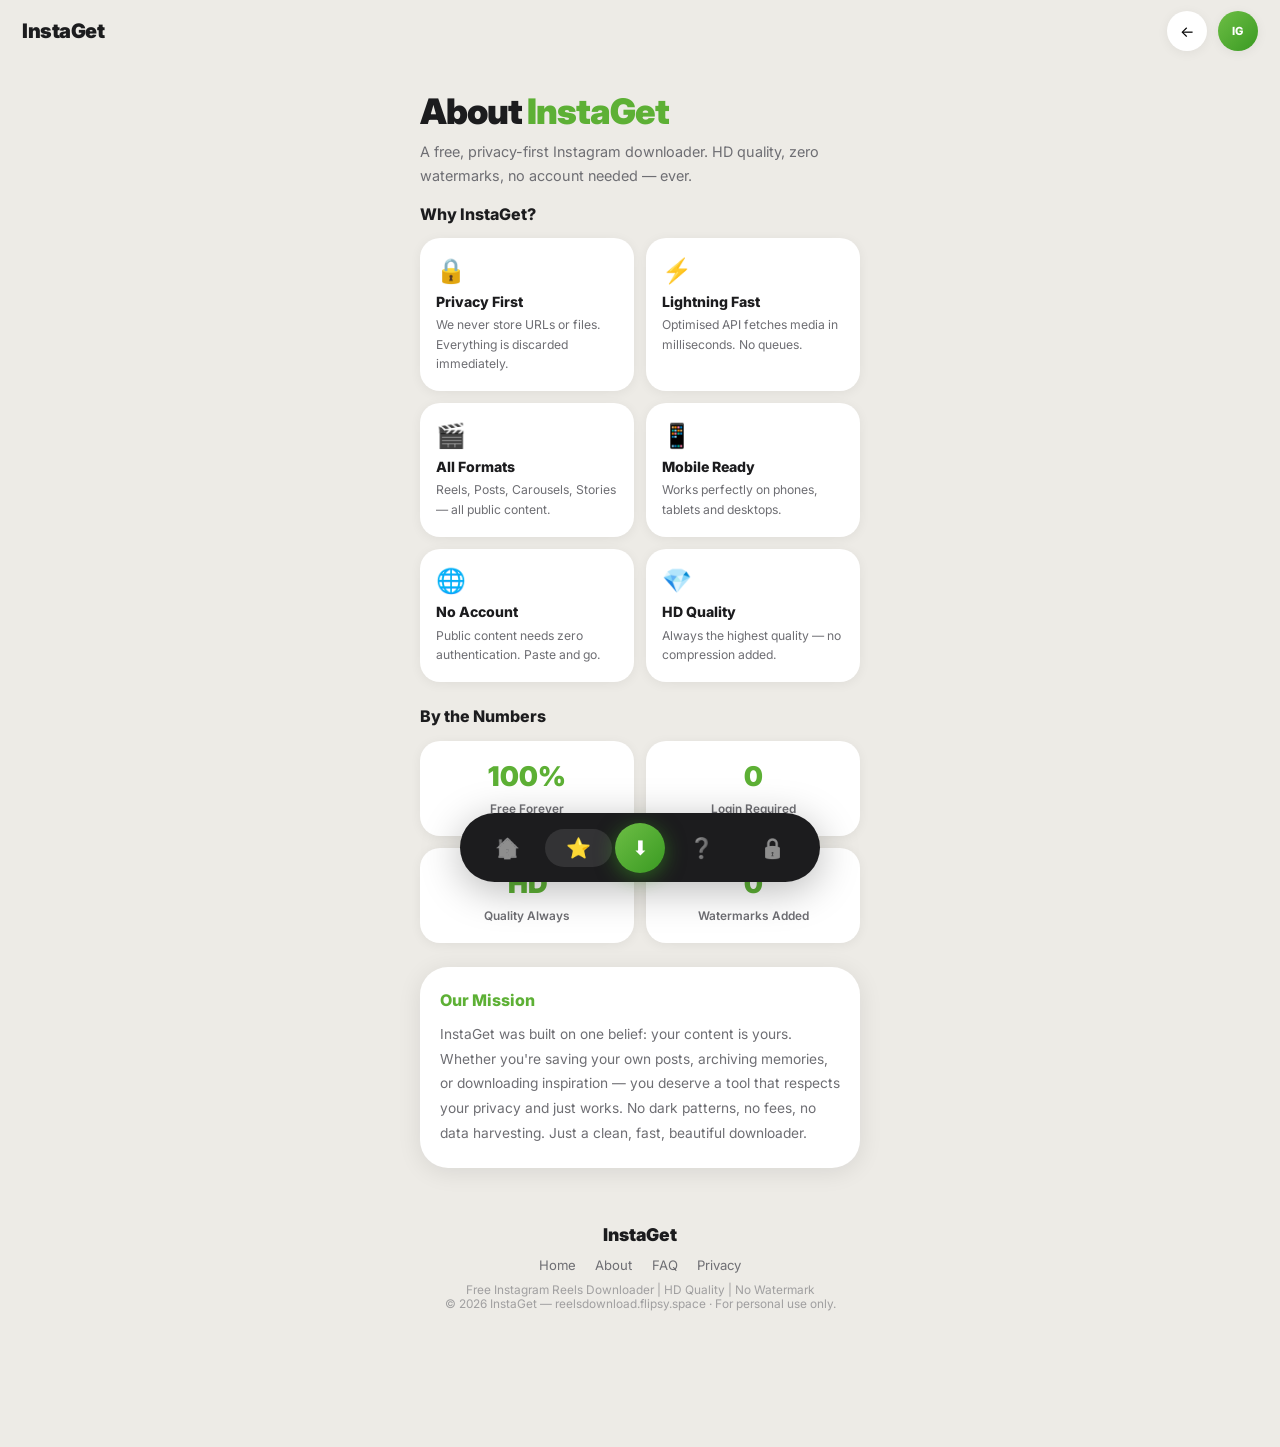
==== commit dfbf0f72: "seo: complete SEO optimization - meta tags, schemas, FAQ, sitemap, robots.txt, footer links" ====
--- a/about.html
+++ b/about.html
@@ -3,10 +3,23 @@
 <head>
   <meta charset="UTF-8"/>
   <meta name="viewport" content="width=device-width,initial-scale=1.0"/>
-  <title>About — InstaGet</title>
-  <meta name="description" content="About InstaGet — free Instagram downloader. No login, HD quality, no watermarks."/>
+  <title>About InstaGet — Free Instagram Video Downloader | reelsdownload.flipsy.space</title>
+  <meta name="description" content="InstaGet is a free Instagram downloader tool at reelsdownload.flipsy.space. Download Reels, Posts, Stories in HD quality with no watermark and no login."/>
+  <meta name="robots" content="index, follow"/>
+  <meta name="author" content="InstaGet"/>
+  <link rel="canonical" href="https://reelsdownload.flipsy.space/about.html"/>
+  <meta property="og:type" content="website"/>
+  <meta property="og:url" content="https://reelsdownload.flipsy.space/about.html"/>
+  <meta property="og:title" content="About InstaGet — Free Instagram Video Downloader"/>
+  <meta property="og:description" content="InstaGet is a free Instagram downloader. Download Reels, Posts, Stories in HD with no watermark and no login."/>
+  <meta property="og:site_name" content="InstaGet"/>
+  <meta name="twitter:card" content="summary_large_image"/>
+  <meta name="twitter:title" content="About InstaGet — Free Instagram Video Downloader"/>
+  <meta name="twitter:description" content="Free Instagram Reels, Posts, Stories downloader. No login, HD quality, no watermark."/>
   <link rel="icon" href="data:image/svg+xml,<svg xmlns='http://www.w3.org/2000/svg' viewBox='0 0 64 64'><rect width='64' height='64' rx='14' fill='%235DB035'/><text x='50%' y='54%' dominant-baseline='middle' text-anchor='middle' fill='white' font-size='26' font-family='sans-serif' font-weight='bold'>IG</text></svg>"/>
+  <link rel="preconnect" href="https://fonts.googleapis.com"/>
   <link rel="stylesheet" href="css/style.css"/>
+  <script type="application/ld+json">{"@context":"https://schema.org","@type":"BreadcrumbList","itemListElement":[{"@type":"ListItem","position":1,"name":"Home","item":"https://reelsdownload.flipsy.space/"},{"@type":"ListItem","position":2,"name":"About","item":"https://reelsdownload.flipsy.space/about.html"}]}</script>
   <style>
     .about-page-header { padding: 1.5rem 0 1rem; }
     .about-page-header h1 { font-size:2.2rem; font-weight:900; letter-spacing:-1px; margin-bottom:.5rem; }
@@ -106,13 +119,16 @@
     <p>InstaGet was built on one belief: your content is yours. Whether you're saving your own posts, archiving memories, or downloading inspiration — you deserve a tool that respects your privacy and just works. No dark patterns, no fees, no data harvesting. Just a clean, fast, beautiful downloader.</p>
   </div>
 
-  <footer class="page-footer">
+  <footer class="page-footer" aria-label="Site Footer">
     <span class="footer-logo">InstaGet</span>
-    <div class="footer-links">
-      <a href="index.html">Home</a><a href="about.html">About</a>
-      <a href="faq.html">FAQ</a><a href="privacy.html">Privacy</a>
-    </div>
-    <p class="footer-note">© 2025 InstaGet · For personal use only.</p>
+    <nav class="footer-links" aria-label="Footer Navigation">
+      <a href="https://reelsdownload.flipsy.space/">Home</a>
+      <a href="https://reelsdownload.flipsy.space/about.html">About</a>
+      <a href="https://reelsdownload.flipsy.space/faq.html">FAQ</a>
+      <a href="https://reelsdownload.flipsy.space/privacy.html">Privacy</a>
+    </nav>
+    <p class="footer-note">Free Instagram Reels Downloader | HD Quality | No Watermark</p>
+    <p class="footer-note">© 2026 InstaGet — reelsdownload.flipsy.space · For personal use only.</p>
   </footer>
 
 </main>
--- a/css/style.css
+++ b/css/style.css
@@ -213,16 +213,29 @@
   animation:slideup .4s ease both;
 }
 .result-thumb {
-  width:100%; height:180px; object-fit:cover;
-  border-radius:var(--radius); margin-bottom:1rem; display:block;
+  width:100%; height:auto; max-height:420px;
+  object-fit:contain; border-radius:var(--radius); margin-bottom:1rem; display:block;
+  background:#f0f0f0;
 }
 .result-header { margin-bottom:.85rem; }
-.result-meta { display:flex; align-items:flex-start; justify-content:space-between; gap:.75rem; }
-.result-title { font-size:.88rem; color:var(--text2); line-height:1.5; flex:1; }
+.result-meta {
+  display:flex; flex-direction:column; align-items:flex-start;
+  gap:.4rem; margin-bottom:.85rem;
+}
+.result-title { font-size:.88rem; color:var(--text2); line-height:1.5; }
+.result-uploader { font-size:.78rem; color:var(--text2); opacity:.75; }
+.content-type-badge {
+  display:inline-block; padding:.22rem .75rem;
+  border-radius:var(--radius-pill);
+  background:var(--green-bg); color:var(--green);
+  font-size:.72rem; font-weight:700; letter-spacing:.3px;
+}
 .copy-btn {
+  align-self:flex-start;
   padding:.38rem .9rem; border-radius:var(--radius-pill);
   border:1.5px solid var(--green); background:var(--green-bg);
-  color:var(--green); font-size:.76rem; font-weight:700; transition:.2s; flex-shrink:0;
+  color:var(--green); font-size:.76rem; font-weight:700; transition:.2s;
+  margin-top:.35rem;
 }
 .copy-btn:hover { background:var(--green); color:#fff; }
 .dl-label {
@@ -231,14 +244,25 @@
 }
 .dl-buttons { display:flex; flex-wrap:wrap; gap:.5rem; }
 .dl-btn {
-  flex:1; min-width:120px; padding:.75rem 1rem;
+  width:100%; padding:.9rem 1rem;
   border-radius:var(--radius-pill); text-align:center;
-  font-size:.85rem; font-weight:700;
-  background:var(--grad); color:#fff;
-  box-shadow:0 4px 16px rgba(58,154,34,.3);
+  font-size:1rem; font-weight:800; font-family:inherit;
+  background:var(--grad); color:#fff; border:none; cursor:pointer;
+  box-shadow:0 6px 24px rgba(58,154,34,.4);
   transition:.2s; display:block;
 }
-.dl-btn:hover { transform:translateY(-2px); box-shadow:0 8px 24px rgba(58,154,34,.45); }
+.dl-btn:hover { transform:translateY(-2px); box-shadow:0 10px 32px rgba(58,154,34,.5); }
+.dl-btn:disabled { opacity:.65; cursor:not-allowed; transform:none; }
+.dl-btn--audio {
+  background:linear-gradient(135deg,#FF9500,#FF6B00);
+  box-shadow:0 6px 24px rgba(255,149,0,.35);
+}
+.dl-btn--audio:hover { box-shadow:0 10px 32px rgba(255,149,0,.5); }
+.dl-btn--image {
+  background:linear-gradient(135deg,#007AFF,#0055CC);
+  box-shadow:0 6px 24px rgba(0,122,255,.35);
+}
+.dl-btn--image:hover { box-shadow:0 10px 32px rgba(0,122,255,.5); }
 .no-media { color:var(--text2); font-size:.88rem; }
 
 /* ══ FEATURES ══ */
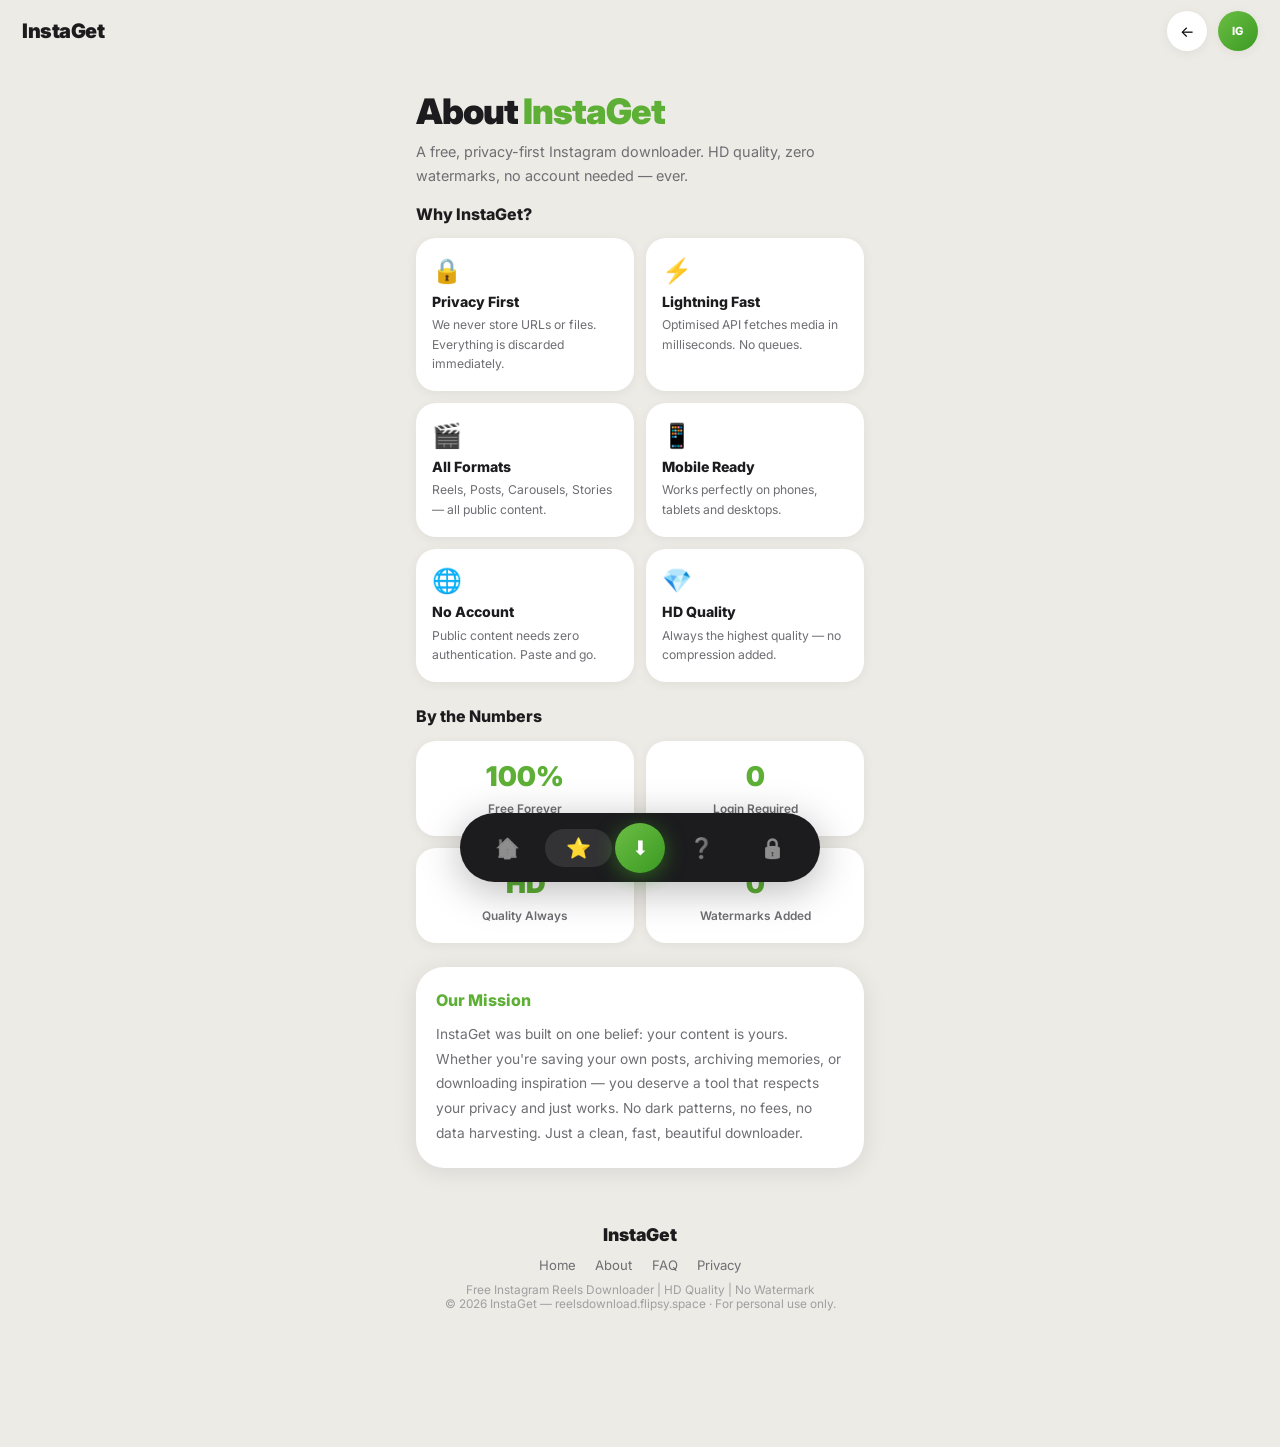
==== commit e7b93f3e: "Add Google Analytics (G-M4FXFRRYGV) to all pages" ====
--- a/about.html
+++ b/about.html
@@ -1,6 +1,14 @@
 <!DOCTYPE html>
 <html lang="en">
 <head>
+    <!-- Google tag (gtag.js) -->
+    <script async src="https://www.googletagmanager.com/gtag/js?id=G-M4FXFRRYGV"></script>
+    <script>
+      window.dataLayer = window.dataLayer || [];
+      function gtag(){dataLayer.push(arguments);}
+      gtag('js', new Date());
+      gtag('config', 'G-M4FXFRRYGV');
+    </script>
   <meta charset="UTF-8"/>
   <meta name="viewport" content="width=device-width,initial-scale=1.0"/>
   <title>About InstaGet — Free Instagram Video Downloader | reelsdownload.flipsy.space</title>
--- a/css/style.css
+++ b/css/style.css
@@ -69,8 +69,9 @@
 /* ══ MAIN ══ */
 .main-content {
   padding-top:calc(var(--nav-h) + 4px);
-  padding-left:1.25rem; padding-right:1.25rem;
+  padding-left:1rem; padding-right:1rem;
   max-width:480px; margin:0 auto;
+  width:100%;
 }
 
 /* ══ HERO ══ */
@@ -81,10 +82,12 @@
 .hero-title {
   font-size:2.5rem; font-weight:900; line-height:1.05;
   letter-spacing:-1.5px; color:var(--text); margin-bottom:.65rem;
+  word-break:break-word;
 }
 .hero-accent { color:var(--green); }
 .hero-sub {
   font-size:.88rem; color:var(--text2); line-height:1.65; margin-bottom:1.5rem;
+  word-break:break-word;
 }
 
 /* Media row */
@@ -288,12 +291,12 @@
 .feature-label{ font-size:.66rem; color:var(--text2); font-weight:500; }
 
 /* ══ HOW IT WORKS ══ */
-.how-section { margin-bottom:2rem; }
+.how-section { margin-bottom:1.6rem; }
 .how-list { display:flex; flex-direction:column; gap:.65rem; }
 .how-item {
   display:flex; align-items:center; gap:.9rem;
   background:var(--surface); border-radius:var(--radius);
-  box-shadow:var(--shadow-sm); padding:.95rem 1.1rem;
+  box-shadow:var(--shadow-sm); padding:.95rem 1rem;
   animation:slideup .5s ease both; transition:.2s;
 }
 .how-item:hover { box-shadow:var(--shadow); transform:translateX(4px); }
@@ -303,9 +306,66 @@
   display:flex; align-items:center; justify-content:center;
   font-size:.85rem; font-weight:800; flex-shrink:0;
 }
-.how-content { display:flex; flex-direction:column; gap:.18rem; }
+.how-content { display:flex; flex-direction:column; gap:.18rem; flex:1; min-width:0; }
 .how-name { font-size:.88rem; font-weight:700; color:var(--text); }
-.how-desc { font-size:.76rem; color:var(--text2); line-height:1.5; }
+.how-desc { font-size:.76rem; color:var(--text2); line-height:1.5; word-break:break-word; }
+
+/* ══ SEO CONTENT ══ */
+.seo-content { margin-bottom:1.6rem; }
+.seo-grid {
+  display:grid;
+  grid-template-columns:1fr 1fr;
+  gap:.75rem;
+}
+.seo-card {
+  background:var(--surface); border-radius:var(--radius);
+  box-shadow:var(--shadow-sm); padding:1rem .9rem;
+  transition:.25s;
+}
+.seo-card:hover { transform:translateY(-3px); box-shadow:var(--shadow); }
+.seo-card h2 {
+  font-size:.78rem; font-weight:800; color:var(--green);
+  margin-bottom:.4rem; line-height:1.35;
+}
+.seo-card p { font-size:.72rem; color:var(--text2); line-height:1.7; }
+
+/* ══ HOME FAQ ══ */
+.home-faq { margin-bottom:1.6rem; }
+.faq-list { display:flex; flex-direction:column; gap:.6rem; }
+.faq-item {
+  background:var(--surface); border-radius:var(--radius);
+  box-shadow:var(--shadow-sm); overflow:hidden; transition:box-shadow .3s;
+  width:100%;
+}
+.faq-item:hover { box-shadow:var(--shadow); }
+.faq-q {
+  width:100%; padding:.85rem 1rem; background:none; border:none;
+  color:var(--text); font-family:inherit; font-size:.86rem; font-weight:700;
+  text-align:left; cursor:pointer;
+  display:flex; align-items:center; justify-content:space-between; gap:.75rem;
+}
+.faq-icon {
+  width:26px; height:26px; border-radius:50%; flex-shrink:0;
+  background:var(--green-bg); color:var(--green);
+  display:flex; align-items:center; justify-content:center;
+  font-size:.9rem; font-weight:700; transition:.3s;
+}
+.faq-item.open .faq-icon { transform:rotate(45deg); background:var(--green); color:#fff; }
+.faq-a { max-height:0; overflow:hidden; transition:max-height .35s ease; }
+.faq-item.open .faq-a { max-height:240px; }
+.faq-a-inner { padding:.1rem 1rem .9rem; font-size:.81rem; color:var(--text2); line-height:1.7; }
+
+/* ══ PAGE FOOTER ══ */
+.page-footer { text-align:center; padding:1.5rem 0 2rem; }
+.footer-logo { font-size:1.1rem; font-weight:900; color:var(--text); display:block; margin-bottom:.75rem; }
+.footer-links {
+  display:flex; gap:.9rem; justify-content:center;
+  flex-wrap:wrap; margin-bottom:.6rem; list-style:none;
+}
+.footer-links a { font-size:.82rem; color:var(--text2); transition:.2s; }
+.footer-links a:hover { color:var(--green); }
+.footer-tagline { font-size:.74rem; color:var(--text2); opacity:.7; margin-bottom:.2rem; }
+.footer-note { font-size:.72rem; color:var(--text2); opacity:.5; }
 
 /* ══ TOAST ══ */
 #toast-container {
@@ -359,8 +419,33 @@
 .bnav-center:hover { transform:scale(1.1); }
 
 /* ══ RESPONSIVE ══ */
-@media(max-width:400px) {
+@media(max-width:480px) {
+  .main-content { padding-left:.9rem; padding-right:.9rem; }
   .hero-title   { font-size:2.1rem; }
   .media-card   { width:96px; }
   .features-grid{ gap:.5rem; }
-}
+  .scan-card    { padding:1.1rem 1rem 1rem; }
+  .result-card  { padding:1rem; }
+  /* SEO grid: 1 column on small phones */
+  .seo-grid     { grid-template-columns:1fr; }
+  /* FAQ question text smaller */
+  .faq-q        { font-size:.82rem; padding:.8rem .9rem; }
+  .faq-a-inner  { padding:.1rem .9rem .85rem; font-size:.79rem; }
+  /* How-it-works full stretch */
+  .how-item     { padding:.9rem .85rem; }
+  /* Footer links stack naturally */
+  .footer-links { gap:.65rem; }
+  .footer-tagline,.footer-note { font-size:.7rem; }
+  /* Bottom nav pill full width */
+  .bnav-pill    { max-width:100%; }
+  /* Hero sub no overflow */
+  .hero-sub     { font-size:.84rem; }
+  /* Scan area compact */
+  .scan-area    { padding:1.25rem .75rem; }
+}
+
+@media(max-width:360px) {
+  .hero-title   { font-size:1.85rem; letter-spacing:-1px; }
+  .seo-card h2  { font-size:.74rem; }
+  .seo-card p   { font-size:.7rem; }
+}
